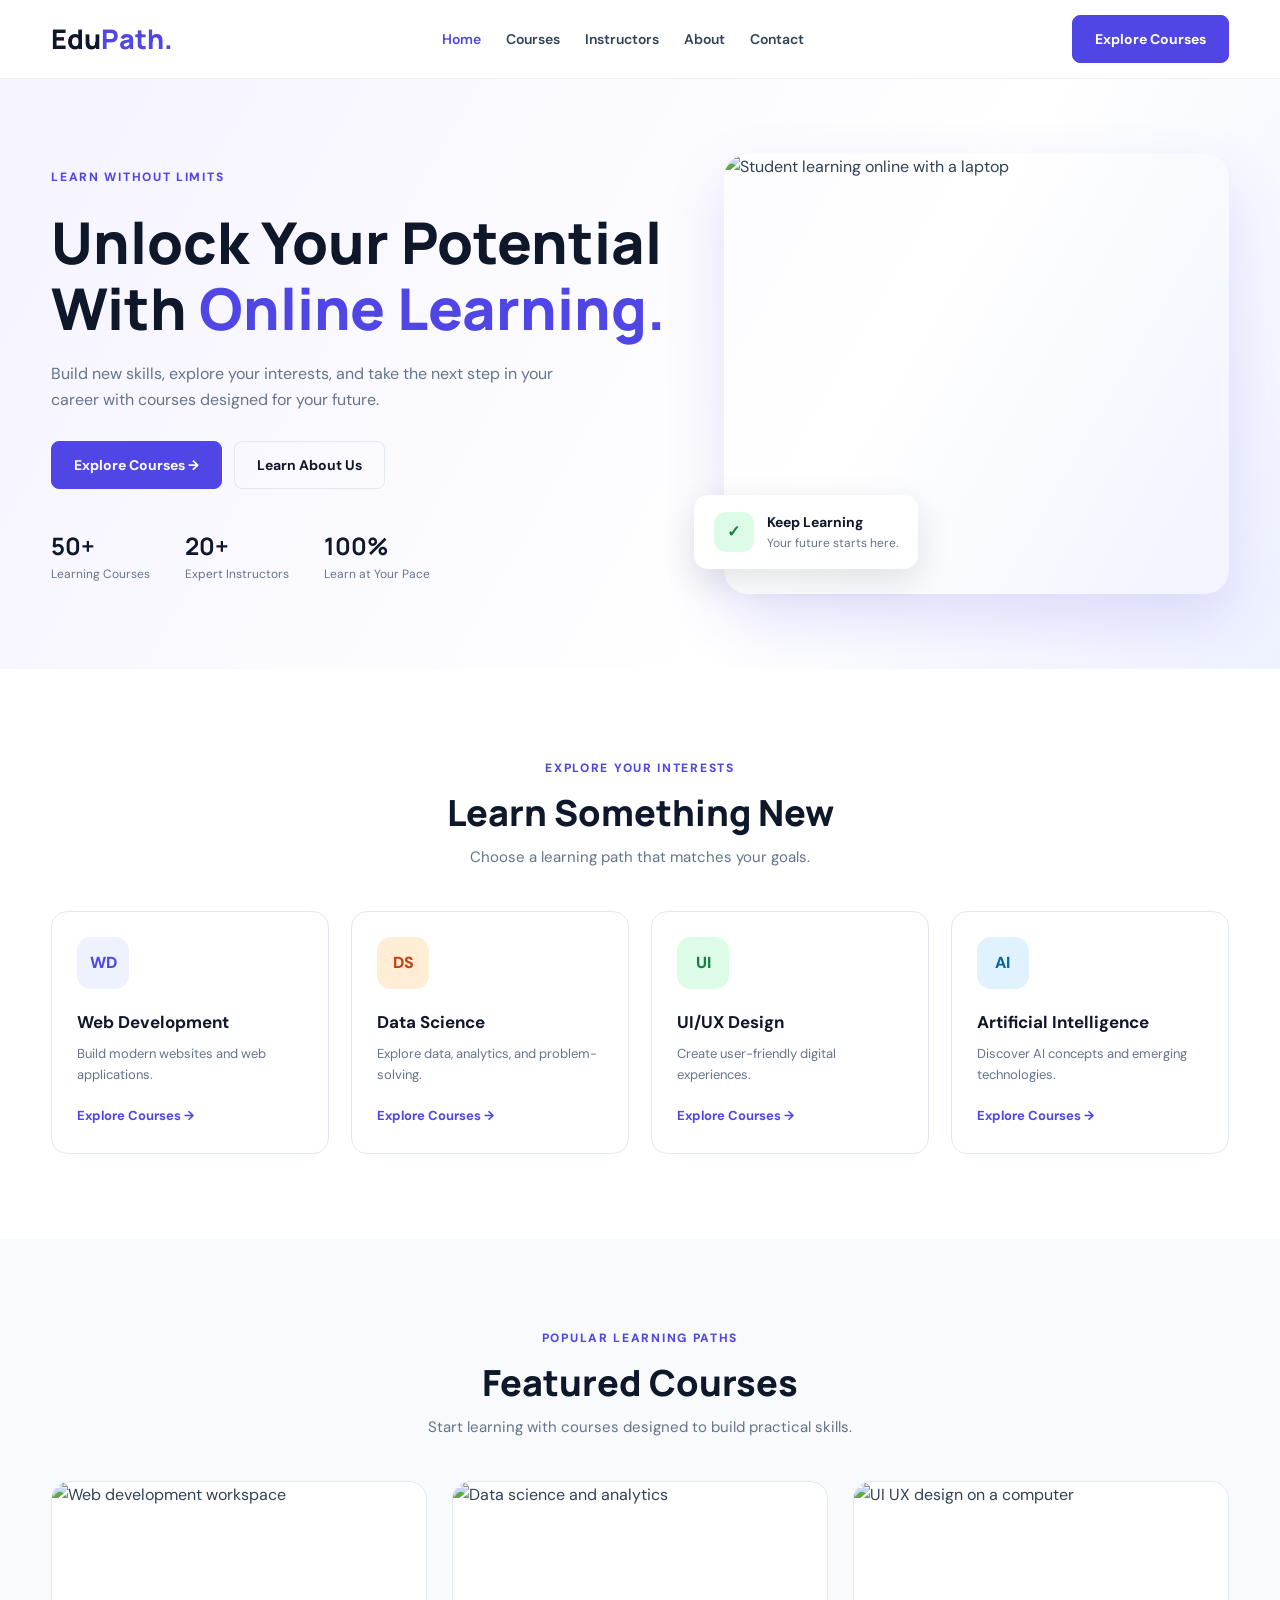
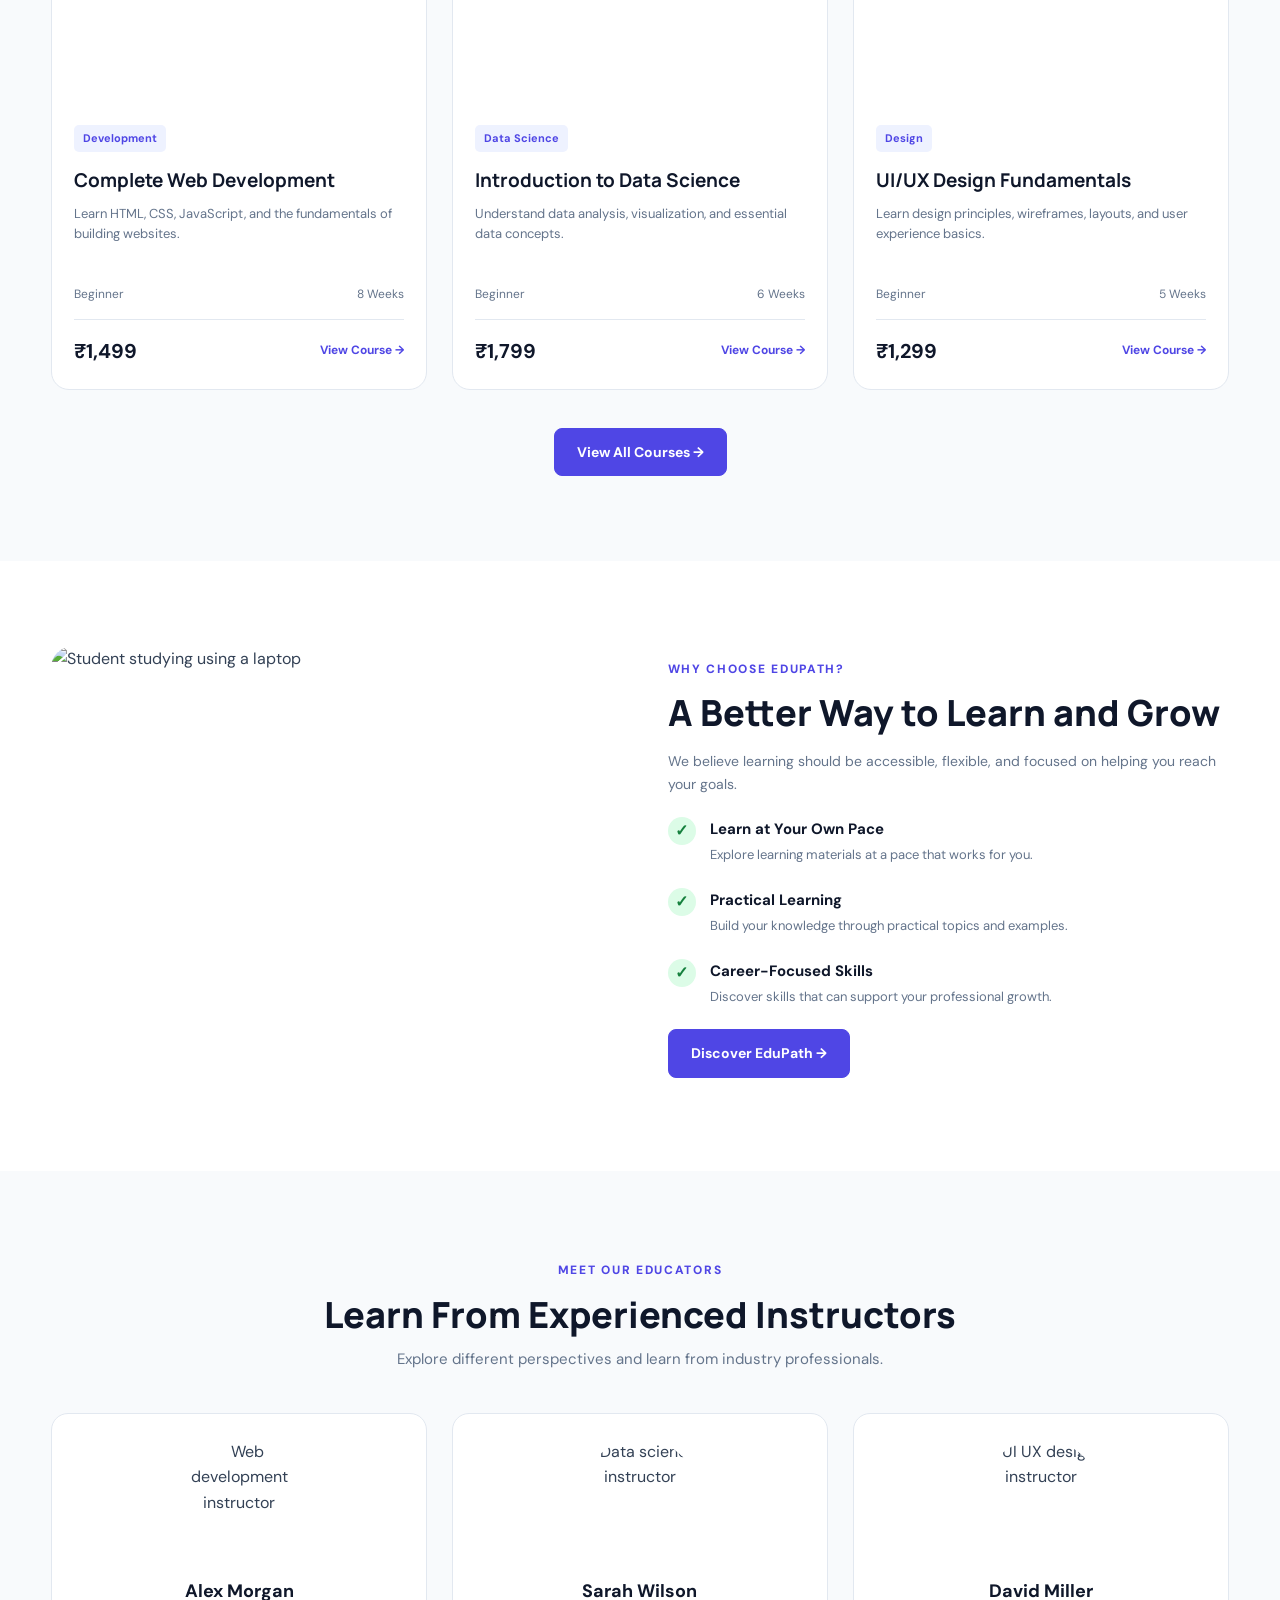
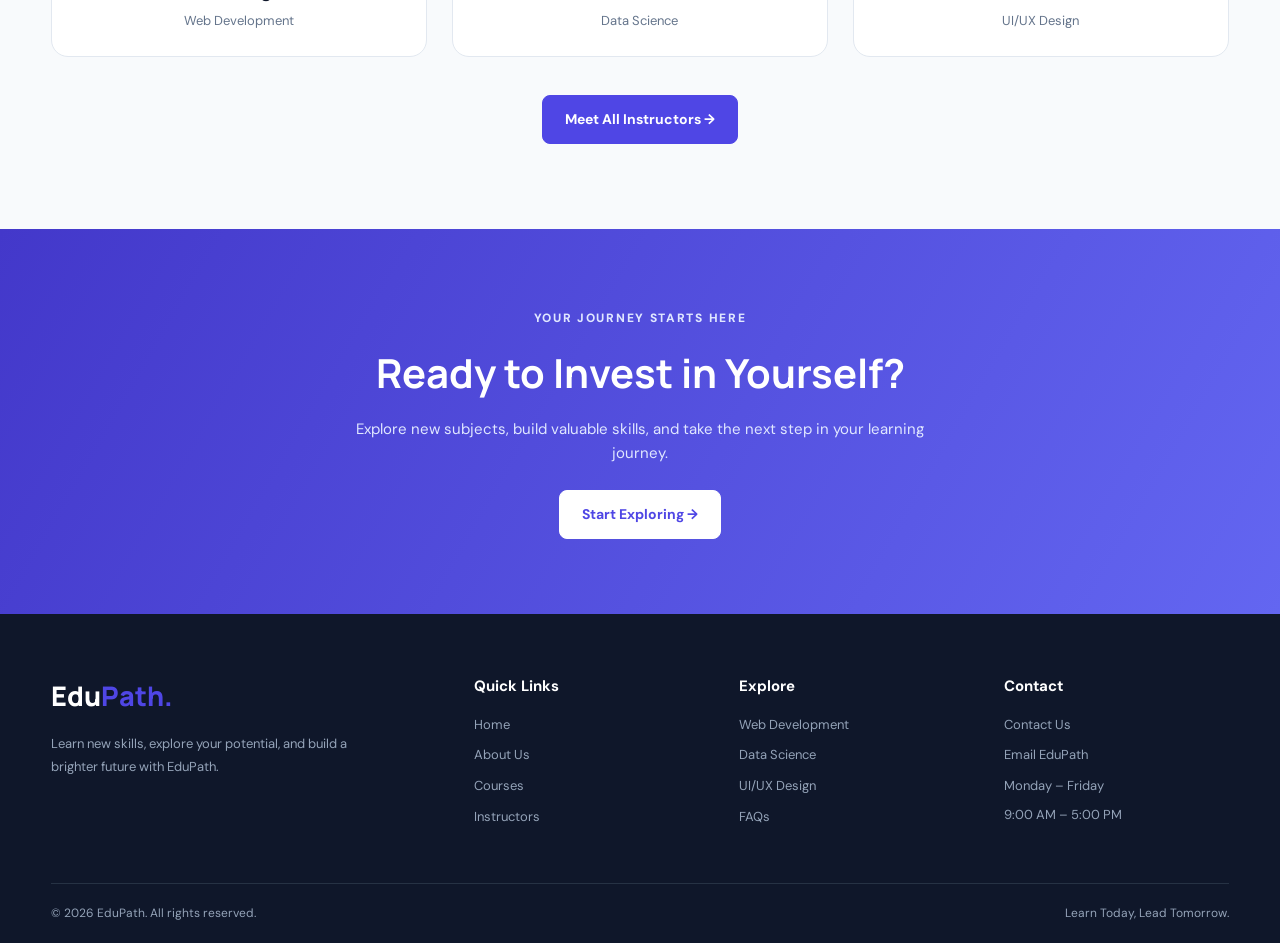
==== index.html @ 302d25cd "complete index.html and styling" ====
<!DOCTYPE html>
<html lang="en">
<head>
    <meta charset="UTF-8">
    <meta name="viewport" content="width=device-width, initial-scale=1.0">

    <title>EduPath | Learn Today, Lead Tomorrow</title>

    <link rel="stylesheet" href="./style.css">
</head>
<body>

    <!-- Navbar -->
    <header class="navbar">
        <div class="container nav-content">

            <a href="index.html" class="logo">
                Edu<span>Path.</span>
            </a>

            <nav class="nav-links">
                <a href="index.html" class="active">Home</a>
                <a href="pages/courses.html">Courses</a>
                <a href="pages/instructors.html">Instructors</a>
                <a href="pages/about.html">About</a>
                <a href="pages/contact.html">Contact</a>
            </nav>

            <a href="pages/courses.html" class="btn nav-btn">Explore Courses</a>

        </div>
    </header>

    <!-- Hero Section -->
    <section class="hero">
        <div class="container hero-content">

            <div class="hero-text">
                <span class="hero-label">LEARN WITHOUT LIMITS</span>

                <h1>
                    Unlock Your Potential With
                    <span>Online Learning.</span>
                </h1>

                <p>
                    Build new skills, explore your interests, and take the
                    next step in your career with courses designed for your future.
                </p>

                <div class="hero-buttons">
                    <a href="pages/courses.html" class="btn">Explore Courses →</a>
                    <a href="pages/about.html" class="btn btn-outline">Learn About Us</a>
                </div>

                <div class="hero-stats">
                    <div>
                        <h3>50+</h3>
                        <p>Learning Courses</p>
                    </div>

                    <div>
                        <h3>20+</h3>
                        <p>Expert Instructors</p>
                    </div>

                    <div>
                        <h3>100%</h3>
                        <p>Learn at Your Pace</p>
                    </div>
                </div>
            </div>

            <div class="hero-image">
                <img
                    src="assets/images/hero.jpg"
                    alt="Student learning online with a laptop"
                >

                <div class="floating-card">
                    <span class="floating-icon">✓</span>
                    <div>
                        <h4>Keep Learning</h4>
                        <p>Your future starts here.</p>
                    </div>
                </div>
            </div>

        </div>
    </section>

    <!-- Categories -->
    <section class="section">
        <div class="container">

            <div class="section-heading">
                <span class="section-label">EXPLORE YOUR INTERESTS</span>
                <h2>Learn Something New</h2>
                <p>Choose a learning path that matches your goals.</p>
            </div>

            <div class="category-grid">

                <a href="pages/courses.html" class="category-card">
                    <div class="category-icon purple">WD</div>
                    <h3>Web Development</h3>
                    <p>Build modern websites and web applications.</p>
                    <span class="text-link">Explore Courses →</span>
                </a>

                <a href="pages/courses.html" class="category-card">
                    <div class="category-icon orange">DS</div>
                    <h3>Data Science</h3>
                    <p>Explore data, analytics, and problem-solving.</p>
                    <span class="text-link">Explore Courses →</span>
                </a>

                <a href="pages/courses.html" class="category-card">
                    <div class="category-icon green">UI</div>
                    <h3>UI/UX Design</h3>
                    <p>Create user-friendly digital experiences.</p>
                    <span class="text-link">Explore Courses →</span>
                </a>

                <a href="pages/courses.html" class="category-card">
                    <div class="category-icon blue">AI</div>
                    <h3>Artificial Intelligence</h3>
                    <p>Discover AI concepts and emerging technologies.</p>
                    <span class="text-link">Explore Courses →</span>
                </a>

            </div>

        </div>
    </section>

    <!-- Featured Courses -->
    <section class="section light-bg">
        <div class="container">

            <div class="section-heading">
                <span class="section-label">POPULAR LEARNING PATHS</span>
                <h2>Featured Courses</h2>
                <p>Start learning with courses designed to build practical skills.</p>
            </div>

            <div class="course-grid">

                <article class="course-card">
                    <img
                        src="assets/images/web-development.jpg"
                        alt="Web development workspace"
                    >

                    <div class="course-content">
                        <span class="course-tag">Development</span>

                        <h3>Complete Web Development</h3>

                        <p>
                            Learn HTML, CSS, JavaScript, and the fundamentals
                            of building websites.
                        </p>

                        <div class="course-meta">
                            <span>Beginner</span>
                            <span>8 Weeks</span>
                        </div>

                        <div class="course-bottom">
                            <h3>₹1,499</h3>
                            <a href="pages/courses.html">View Course →</a>
                        </div>
                    </div>
                </article>

                <article class="course-card">
                    <img
                        src="assets/images/data-science.jpg"
                        alt="Data science and analytics"
                    >

                    <div class="course-content">
                        <span class="course-tag">Data Science</span>

                        <h3>Introduction to Data Science</h3>

                        <p>
                            Understand data analysis, visualization,
                            and essential data concepts.
                        </p>

                        <div class="course-meta">
                            <span>Beginner</span>
                            <span>6 Weeks</span>
                        </div>

                        <div class="course-bottom">
                            <h3>₹1,799</h3>
                            <a href="pages/courses.html">View Course →</a>
                        </div>
                    </div>
                </article>

                <article class="course-card">
                    <img
                        src="assets/images/ui-ux.jpg"
                        alt="UI UX design on a computer"
                    >

                    <div class="course-content">
                        <span class="course-tag">Design</span>

                        <h3>UI/UX Design Fundamentals</h3>

                        <p>
                            Learn design principles, wireframes,
                            layouts, and user experience basics.
                        </p>

                        <div class="course-meta">
                            <span>Beginner</span>
                            <span>5 Weeks</span>
                        </div>

                        <div class="course-bottom">
                            <h3>₹1,299</h3>
                            <a href="pages/courses.html">View Course →</a>
                        </div>
                    </div>
                </article>

            </div>

            <div class="center-button">
                <a href="pages/courses.html" class="btn">View All Courses →</a>
            </div>

        </div>
    </section>

    <!-- Why Choose Us -->
    <section class="section">
        <div class="container">

            <div class="about-grid">

                <div class="about-image">
                    <img
                        src="assets/images/learning.jpg"
                        alt="Student studying using a laptop"
                    >
                </div>

                <div class="about-content">
                    <span class="section-label">WHY CHOOSE EDUPATH?</span>

                    <h2>A Better Way to Learn and Grow</h2>

                    <p>
                        We believe learning should be accessible, flexible,
                        and focused on helping you reach your goals.
                    </p>

                    <div class="benefit">
                        <span class="benefit-check">✓</span>
                        <div>
                            <h3>Learn at Your Own Pace</h3>
                            <p>Explore learning materials at a pace that works for you.</p>
                        </div>
                    </div>

                    <div class="benefit">
                        <span class="benefit-check">✓</span>
                        <div>
                            <h3>Practical Learning</h3>
                            <p>Build your knowledge through practical topics and examples.</p>
                        </div>
                    </div>

                    <div class="benefit">
                        <span class="benefit-check">✓</span>
                        <div>
                            <h3>Career-Focused Skills</h3>
                            <p>Discover skills that can support your professional growth.</p>
                        </div>
                    </div>

                    <a href="pages/about.html" class="btn">Discover EduPath →</a>
                </div>

            </div>

        </div>
    </section>

    <!-- Instructors -->
    <section class="section light-bg">
        <div class="container">

            <div class="section-heading">
                <span class="section-label">MEET OUR EDUCATORS</span>
                <h2>Learn From Experienced Instructors</h2>
                <p>Explore different perspectives and learn from industry professionals.</p>
            </div>

            <div class="instructor-grid">

                <div class="instructor-card">
                    <img
                        src="assets/images/instructor1.jpg"
                        alt="Web development instructor"
                    >
                    <h3>Alex Morgan</h3>
                    <p>Web Development</p>
                </div>

                <div class="instructor-card">
                    <img
                        src="assets/images/instructor2.jpg"
                        alt="Data science instructor"
                    >
                    <h3>Sarah Wilson</h3>
                    <p>Data Science</p>
                </div>

                <div class="instructor-card">
                    <img
                        src="assets/images/instructor3.jpg"
                        alt="UI UX design instructor"
                    >
                    <h3>David Miller</h3>
                    <p>UI/UX Design</p>
                </div>

            </div>

            <div class="center-button">
                <a href="pages/instructors.html" class="btn">Meet All Instructors →</a>
            </div>

        </div>
    </section>

    <!-- CTA -->
    <section class="cta-section">
        <div class="container">
            <span class="section-label">YOUR JOURNEY STARTS HERE</span>

            <h2>Ready to Invest in Yourself?</h2>

            <p>
                Explore new subjects, build valuable skills,
                and take the next step in your learning journey.
            </p>

            <a href="pages/courses.html" class="btn btn-light">
                Start Exploring →
            </a>
        </div>
    </section>

    <!-- Footer -->
    <footer class="footer">
        <div class="container footer-grid">

            <div class="footer-brand">
                <a href="index.html" class="footer-logo">
                    Edu<span>Path.</span>
                </a>

                <p>
                    Learn new skills, explore your potential,
                    and build a brighter future with EduPath.
                </p>
            </div>

            <div>
                <h3>Quick Links</h3>
                <a href="index.html">Home</a>
                <a href="pages/about.html">About Us</a>
                <a href="pages/courses.html">Courses</a>
                <a href="pages/instructors.html">Instructors</a>
            </div>

            <div>
                <h3>Explore</h3>
                <a href="pages/courses.html">Web Development</a>
                <a href="pages/courses.html">Data Science</a>
                <a href="pages/courses.html">UI/UX Design</a>
                <a href="pages/faq.html">FAQs</a>
            </div>

            <div>
                <h3>Contact</h3>
                <a href="pages/contact.html">Contact Us</a>
                <a href="mailto:hello@edupath.example">Email EduPath</a>
                <p>Monday – Friday</p>
                <p>9:00 AM – 5:00 PM</p>
            </div>

        </div>

        <div class="container copyright">
            <p>© 2026 EduPath. All rights reserved.</p>
            <p>Learn Today, Lead Tomorrow.</p>
        </div>
    </footer>

</body>
</html>
---- style.css ----
@import url('https://fonts.googleapis.com/css2?family=DM+Sans:wght@400;500;600;700&family=Manrope:wght@400;500;600;700;800&display=swap');

/* Reset */

* {
    margin: 0;
    padding: 0;
    box-sizing: border-box;
}

html {
    scroll-behavior: smooth;
}

body {
    font-family: 'DM Sans', sans-serif;
    color: #334155;
    background: #ffffff;
    line-height: 1.6;
}

a {
    text-decoration: none;
    color: inherit;
}

img {
    display: block;
    width: 100%;
}

:root {
    --primary: #4f46e5;
    --primary-dark: #3730a3;
    --dark: #0f172a;
    --text: #334155;
    --muted: #64748b;
    --bg: #f8fafc;
    --border: #e2e8f0;
    --white: #ffffff;
    --accent: #f59e0b;
}

.container {
    width: min(1180px, 92%);
    margin: 0 auto;
}

/* Navbar */

.navbar {
    background: #ffffff;
    border-bottom: 1px solid #eef0f5;
    position: sticky;
    top: 0;
    z-index: 100;
}

.nav-content {
    min-height: 78px;
    display: flex;
    align-items: center;
    justify-content: space-between;
    gap: 25px;
}

.logo,
.footer-logo {
    font-family: 'Manrope', sans-serif;
    font-size: 27px;
    font-weight: 800;
    color: var(--dark);
    white-space: nowrap;
}

.logo span,
.footer-logo span {
    color: var(--primary);
}

.nav-links {
    display: flex;
    align-items: center;
    flex-wrap: wrap;
    gap: 25px;
}

.nav-links a {
    font-size: 14px;
    font-weight: 600;
    transition: color 0.2s;
}

.nav-links a:hover,
.nav-links a.active {
    color: var(--primary);
}

/* Buttons */

.btn {
    display: inline-block;
    padding: 12px 22px;
    background: var(--primary);
    color: #ffffff;
    border: 1px solid var(--primary);
    border-radius: 8px;
    font-weight: 700;
    font-size: 14px;
    transition: 0.25s;
}

.btn:hover {
    background: var(--primary-dark);
    border-color: var(--primary-dark);
    transform: translateY(-2px);
}

.btn-outline {
    background: transparent;
    border-color: var(--border);
    color: var(--dark);
}

.btn-outline:hover {
    background: #f1f5f9;
    border-color: #cbd5e1;
    color: var(--dark);
}

.btn-light {
    background: #ffffff;
    border-color: #ffffff;
    color: var(--primary);
}

.btn-light:hover {
    background: #eef2ff;
    border-color: #eef2ff;
    color: var(--primary-dark);
}

.nav-btn {
    white-space: nowrap;
}

/* Hero */

.hero {
    padding: 75px 0;
    background: linear-gradient(120deg, #f5f3ff 0%, #ffffff 65%, #eef2ff 100%);
    overflow: hidden;
}

.hero-content {
    display: grid;
    grid-template-columns: 1.1fr 0.9fr;
    align-items: center;
    gap: 55px;
}

.hero-text {
    max-width: 650px;
}

.hero-label,
.section-label,
.subtitle {
    color: var(--primary);
    font-size: 12px;
    font-weight: 800;
    letter-spacing: 1.7px;
}

.hero h1 {
    font-family: 'Manrope', sans-serif;
    font-size: clamp(38px, 4.5vw, 58px);
    font-weight: 800;
    line-height: 1.15;
    color: var(--dark);
    margin: 20px 0;
}

.hero h1 span {
    color: var(--primary);
}

.hero-text > p {
    font-size: 16px;
    color: var(--muted);
    max-width: 540px;
    margin-bottom: 28px;
}

.hero-buttons {
    display: flex;
    flex-wrap: wrap;
    gap: 12px;
}

.hero-image {
    position: relative;
}

.hero-image > img {
    height: 440px;
    object-fit: cover;
    border-radius: 24px;
    box-shadow: 0 25px 60px rgba(79, 70, 229, 0.16);
}

.floating-card {
    position: absolute;
    bottom: 25px;
    left: -30px;
    display: flex;
    align-items: center;
    gap: 13px;
    padding: 16px 20px;
    background: #ffffff;
    border-radius: 14px;
    box-shadow: 0 12px 35px rgba(15, 23, 42, 0.12);
}

.floating-icon {
    width: 40px;
    height: 40px;
    display: grid;
    place-items: center;
    border-radius: 12px;
    background: #dcfce7;
    color: #15803d;
    font-weight: 800;
}

.floating-card h4 {
    color: var(--dark);
    font-size: 14px;
}

.floating-card p {
    color: var(--muted);
    font-size: 12px;
}

.hero-stats {
    display: flex;
    flex-wrap: wrap;
    gap: 35px;
    margin-top: 38px;
}

.hero-stats h3 {
    font-family: 'Manrope', sans-serif;
    color: var(--dark);
    font-size: 24px;
}

.hero-stats p {
    color: var(--muted);
    font-size: 12px;
}

/* Sections */

.section {
    padding: 85px 0;
}

.light-bg {
    background: var(--bg);
}

.section-heading {
    text-align: center;
    margin-bottom: 42px;
}

.section-heading h2,
.about-content h2 {
    font-family: 'Manrope', sans-serif;
    color: var(--dark);
    font-size: clamp(27px, 3vw, 36px);
    font-weight: 800;
    line-height: 1.25;
    margin: 10px 0;
}

.section-heading > p {
    color: var(--muted);
    font-size: 15px;
}

.center-button {
    text-align: center;
    margin-top: 38px;
}

/* Categories */

.category-grid {
    display: grid;
    grid-template-columns: repeat(4, 1fr);
    gap: 22px;
}

.category-card {
    padding: 25px;
    background: #ffffff;
    border: 1px solid var(--border);
    border-radius: 16px;
    transition: 0.25s;
}

.category-card:hover {
    transform: translateY(-5px);
    box-shadow: 0 15px 35px rgba(15, 23, 42, 0.08);
    border-color: #c7d2fe;
}

.category-icon {
    width: 52px;
    height: 52px;
    display: grid;
    place-items: center;
    border-radius: 14px;
    font-weight: 800;
    margin-bottom: 20px;
}

.purple {
    color: #4f46e5;
    background: #eef2ff;
}

.orange {
    color: #c2410c;
    background: #ffedd5;
}

.green {
    color: #15803d;
    background: #dcfce7;
}

.blue {
    color: #0369a1;
    background: #e0f2fe;
}

.category-card h3 {
    color: var(--dark);
    font-size: 17px;
    margin-bottom: 8px;
}

.category-card p {
    font-size: 13px;
    color: var(--muted);
    margin-bottom: 17px;
}

.text-link {
    color: var(--primary);
    font-size: 13px;
    font-weight: 700;
}

/* Course Cards */

.course-grid {
    display: grid;
    grid-template-columns: repeat(3, 1fr);
    gap: 25px;
}

.course-card {
    overflow: hidden;
    border: 1px solid var(--border);
    border-radius: 18px;
    background: #ffffff;
    transition: 0.25s;
}

.course-card:hover {
    transform: translateY(-5px);
    box-shadow: 0 18px 40px rgba(15, 23, 42, 0.1);
}

.course-card > img {
    height: 220px;
    object-fit: cover;
}

.course-content {
    padding: 22px;
}

.course-tag {
    display: inline-block;
    background: #eef2ff;
    color: var(--primary);
    border-radius: 5px;
    padding: 5px 9px;
    font-size: 11px;
    font-weight: 700;
}

.course-content > h3 {
    color: var(--dark);
    font-family: 'Manrope', sans-serif;
    font-size: 19px;
    margin: 13px 0 8px;
}

.course-content > p {
    color: var(--muted);
    font-size: 13px;
    min-height: 63px;
}

.course-meta {
    display: flex;
    justify-content: space-between;
    gap: 10px;
    margin-top: 18px;
    padding-bottom: 15px;
    border-bottom: 1px solid var(--border);
    font-size: 12px;
    color: var(--muted);
}

.course-bottom {
    display: flex;
    justify-content: space-between;
    align-items: center;
    gap: 10px;
    padding-top: 15px;
}

.course-bottom h3 {
    color: var(--dark);
    font-size: 20px;
}

.course-bottom a {
    color: var(--primary);
    font-size: 12px;
    font-weight: 700;
}

/* About */

.about-grid {
    display: grid;
    grid-template-columns: 1fr 1fr;
    align-items: center;
    gap: 55px;
}

.about-image img {
    height: 440px;
    object-fit: cover;
    border-radius: 22px;
}

.about-content > p {
    color: var(--muted);
    font-size: 14px;
    margin: 15px 0;
}

.benefit {
    display: flex;
    align-items: flex-start;
    gap: 14px;
    margin: 22px 0;
}

.benefit-check {
    flex-shrink: 0;
    width: 28px;
    height: 28px;
    display: grid;
    place-items: center;
    background: #dcfce7;
    color: #15803d;
    border-radius: 50%;
    font-weight: 800;
}

.benefit h3 {
    color: var(--dark);
    font-size: 15px;
    margin-bottom: 4px;
}

.benefit p {
    color: var(--muted);
    font-size: 13px;
}

/* Instructors */

.instructor-grid {
    display: grid;
    grid-template-columns: repeat(3, 1fr);
    gap: 25px;
}

.instructor-card {
    text-align: center;
    background: #ffffff;
    padding: 25px;
    border: 1px solid var(--border);
    border-radius: 17px;
    transition: 0.25s;
}

.instructor-card:hover {
    transform: translateY(-4px);
    box-shadow: 0 12px 30px rgba(15, 23, 42, 0.08);
}

.instructor-card img {
    width: 120px;
    height: 120px;
    object-fit: cover;
    border-radius: 50%;
    margin: 0 auto 18px;
}

.instructor-card h3 {
    color: var(--dark);
    font-size: 18px;
}

.instructor-card p {
    color: var(--muted);
    font-size: 13px;
    margin-top: 5px;
}

/* CTA */

.cta-section {
    padding: 75px 0;
    text-align: center;
    background: linear-gradient(120deg, #4338ca, #6366f1);
    color: #ffffff;
}

.cta-section .section-label {
    color: #e0e7ff;
}

.cta-section h2 {
    font-family: 'Manrope', sans-serif;
    font-size: clamp(28px, 4vw, 40px);
    margin: 12px 0;
}

.cta-section p {
    max-width: 620px;
    margin: 0 auto 25px;
    color: #e0e7ff;
    font-size: 15px;
}

/* Footer */

.footer {
    background: #0f172a;
    color: #94a3b8;
    padding-top: 60px;
}

.footer-grid {
    display: grid;
    grid-template-columns: 1.7fr 1fr 1fr 1fr;
    gap: 40px;
    padding-bottom: 45px;
}

.footer-logo {
    display: inline-block;
    color: #ffffff;
    margin-bottom: 15px;
}

.footer-brand p {
    max-width: 300px;
    font-size: 13px;
    line-height: 1.8;
}

.footer h3 {
    color: #ffffff;
    font-size: 15px;
    margin-bottom: 17px;
}

.footer-grid > div > a:not(.footer-logo) {
    display: block;
    width: fit-content;
    color: #94a3b8;
    font-size: 13px;
    margin: 10px 0;
    transition: 0.2s;
}

.footer-grid > div > a:hover {
    color: #ffffff;
}

.footer-grid > div > p:not(.footer-brand p) {
    font-size: 13px;
    margin: 8px 0;
}

.copyright {
    display: flex;
    justify-content: space-between;
    flex-wrap: wrap;
    gap: 12px;
    padding: 20px 0;
    border-top: 1px solid #263244;
    font-size: 12px;
}

/* Inner Page Hero */

.page-hero {
    padding: 90px 0;
    background: linear-gradient(120deg, #f5f3ff, #eef2ff);
    text-align: center;
}

.page-hero h1 {
    font-family: 'Manrope', sans-serif;
    font-size: clamp(34px, 5vw, 48px);
    line-height: 1.2;
    color: var(--dark);
    margin: 12px 0;
}

.page-hero p {
    color: var(--muted);
    font-size: 15px;
}

/* Forms */

.contact-grid {
    display: grid;
    grid-template-columns: 0.8fr 1.2fr;
    gap: 35px;
}

.contact-info,
.contact-form {
    padding: 30px;
    background: #ffffff;
    border: 1px solid var(--border);
    border-radius: 16px;
}

.contact-info h2,
.contact-form h2 {
    color: var(--dark);
    font-family: 'Manrope', sans-serif;
    margin-bottom: 15px;
}

.contact-info p {
    color: var(--muted);
    font-size: 14px;
    margin-bottom: 15px;
}

.contact-form label {
    display: block;
    color: var(--dark);
    font-size: 13px;
    font-weight: 700;
    margin: 15px 0 6px;
}

.contact-form input,
.contact-form select,
.contact-form textarea {
    display: block;
    width: 100%;
    padding: 12px;
    border: 1px solid #cbd5e1;
    border-radius: 8px;
    font: inherit;
    font-size: 14px;
    outline: none;
}

.contact-form input:focus,
.contact-form select:focus,
.contact-form textarea:focus {
    border-color: var(--primary);
    box-shadow: 0 0 0 3px #4f46e51a;
}

.contact-form textarea {
    min-height: 140px;
    resize: vertical;
}

.contact-form button {
    margin-top: 20px;
    cursor: pointer;
}

/* FAQ */

.faq-list {
    max-width: 850px;
    margin: 0 auto;
}

.faq-list details {
    padding: 20px;
    border: 1px solid var(--border);
    border-radius: 12px;
    background: #ffffff;
    margin-bottom: 14px;
}

.faq-list summary {
    color: var(--dark);
    font-weight: 700;
    cursor: pointer;
}

.faq-list details p {
    color: var(--muted);
    font-size: 14px;
    margin-top: 12px;
}

/* Responsive */

@media (max-width: 1000px) {
    .nav-content {
        flex-wrap: wrap;
        justify-content: center;
        padding: 15px 0;
    }

    .nav-links {
        justify-content: center;
        gap: 15px;
    }

    .category-grid {
        grid-template-columns: repeat(2, 1fr);
    }

    .hero-content {
        gap: 30px;
    }

    .hero-image > img {
        height: 370px;
    }

    .footer-grid {
        grid-template-columns: repeat(2, 1fr);
    }
}

@media (max-width: 700px) {
    .nav-content {
        flex-direction: column;
        gap: 14px;
    }

    .nav-links {
        gap: 10px 16px;
        font-size: 13px;
    }

    .nav-btn {
        display: none;
    }

    .hero {
        padding: 55px 0;
    }

    .hero-content,
    .about-grid,
    .contact-grid {
        grid-template-columns: 1fr;
    }

    .hero h1 {
        font-size: 39px;
    }

    .hero-image > img {
        height: 320px;
    }

    .floating-card {
        left: 10px;
        bottom: 12px;
    }

    .hero-stats {
        gap: 22px;
    }

    .section {
        padding: 60px 0;
    }

    .section-heading {
        margin-bottom: 30px;
    }

    .category-grid,
    .course-grid,
    .instructor-grid {
        grid-template-columns: 1fr;
    }

    .about-image img {
        height: 320px;
    }

    .footer-grid {
        grid-template-columns: 1fr;
        gap: 30px;
    }

    .copyright {
        flex-direction: column;
    }

    .page-hero {
        padding: 65px 0;
    }
}

@media (max-width: 400px) {
    .hero h1 {
        font-size: 33px;
    }

    .hero-buttons {
        flex-direction: column;
        align-items: flex-start;
    }

    .hero-stats {
        gap: 15px;
    }

    .category-grid {
        grid-template-columns: 1fr;
    }

    .contact-info,
    .contact-form {
        padding: 20px;
    }
}
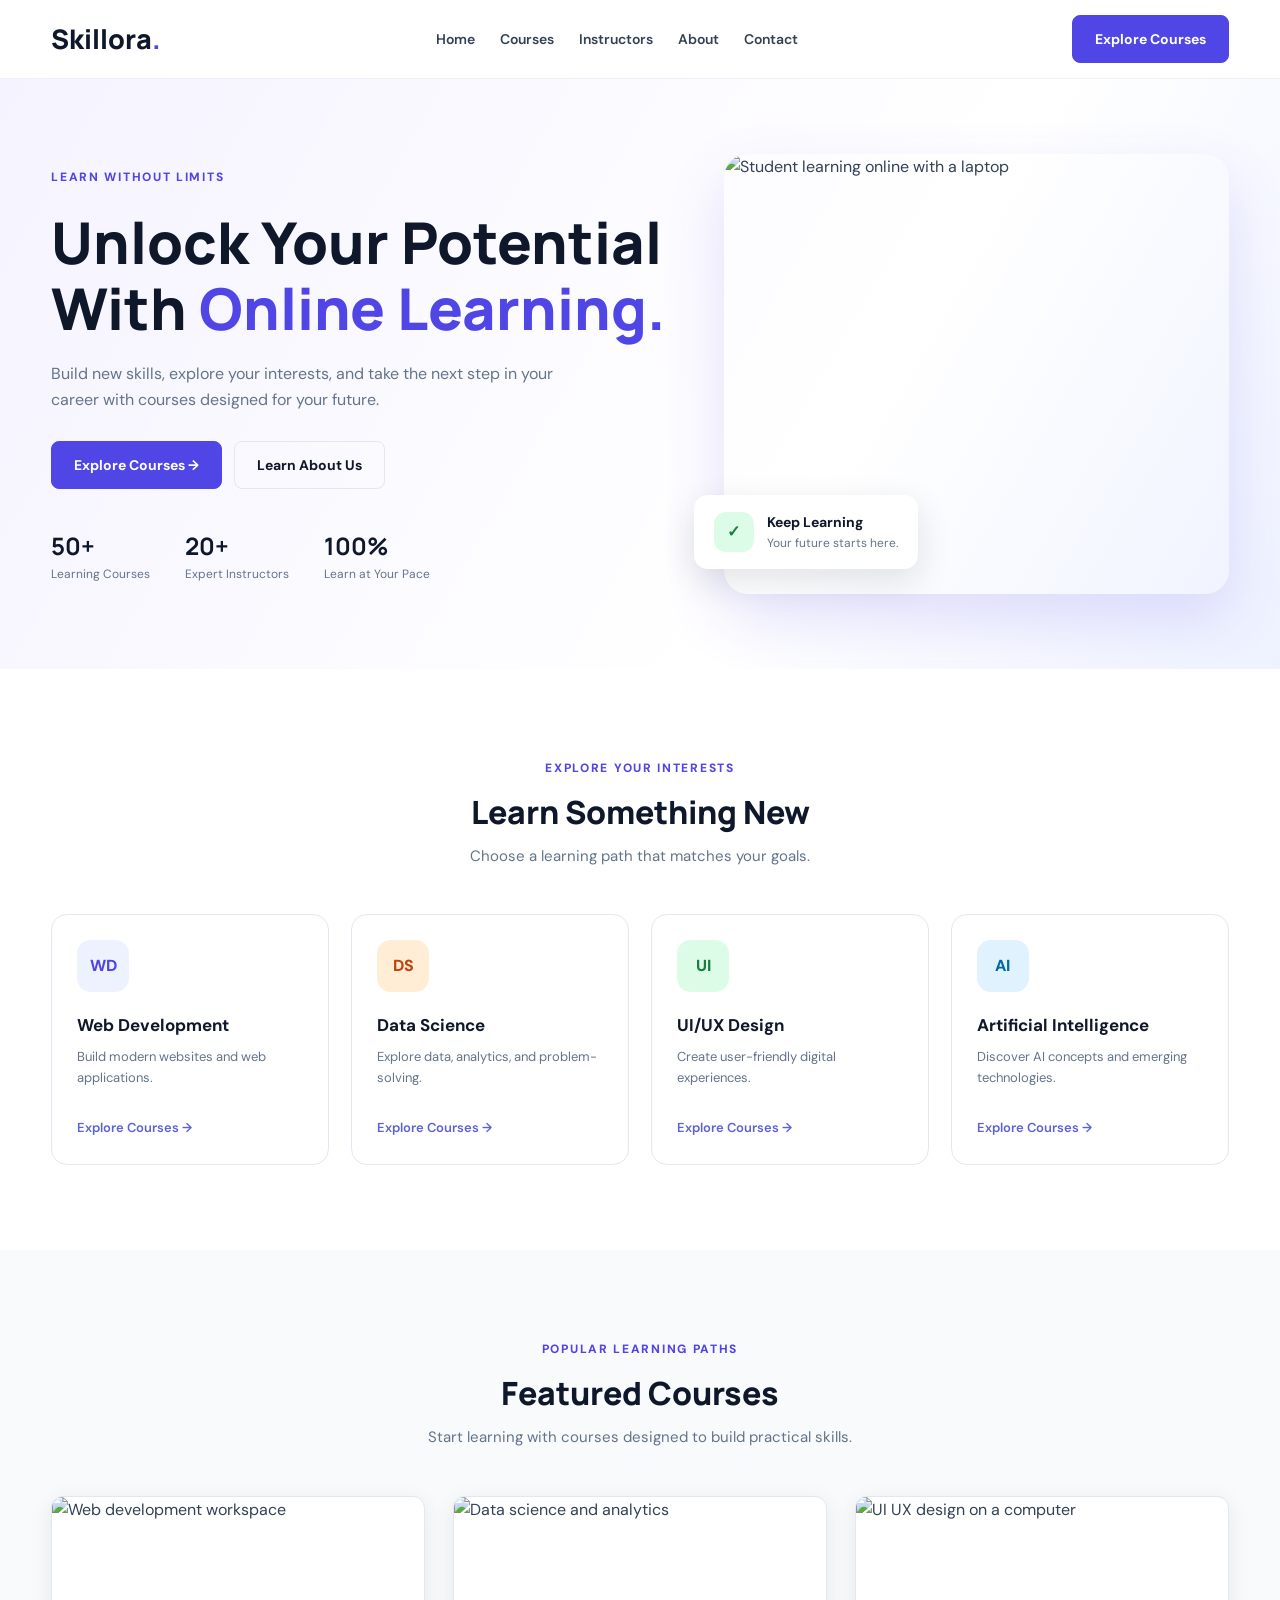
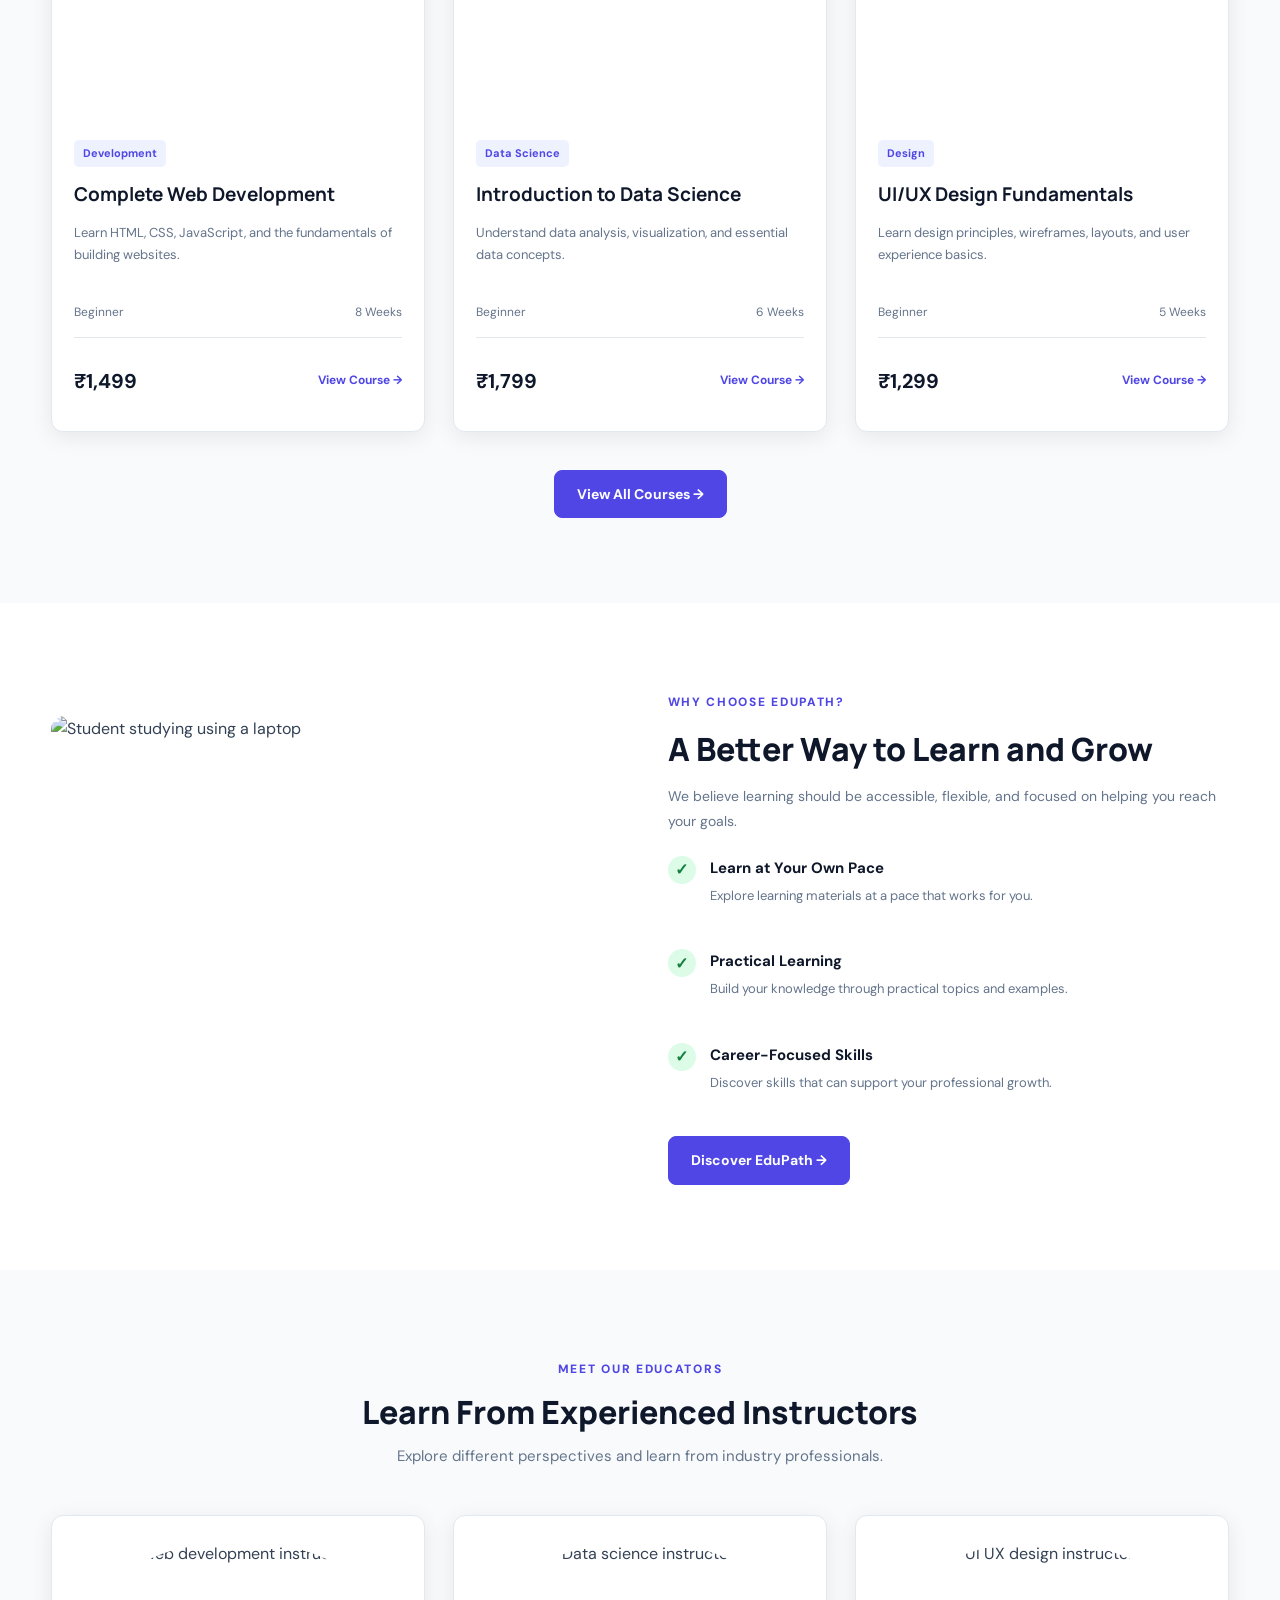
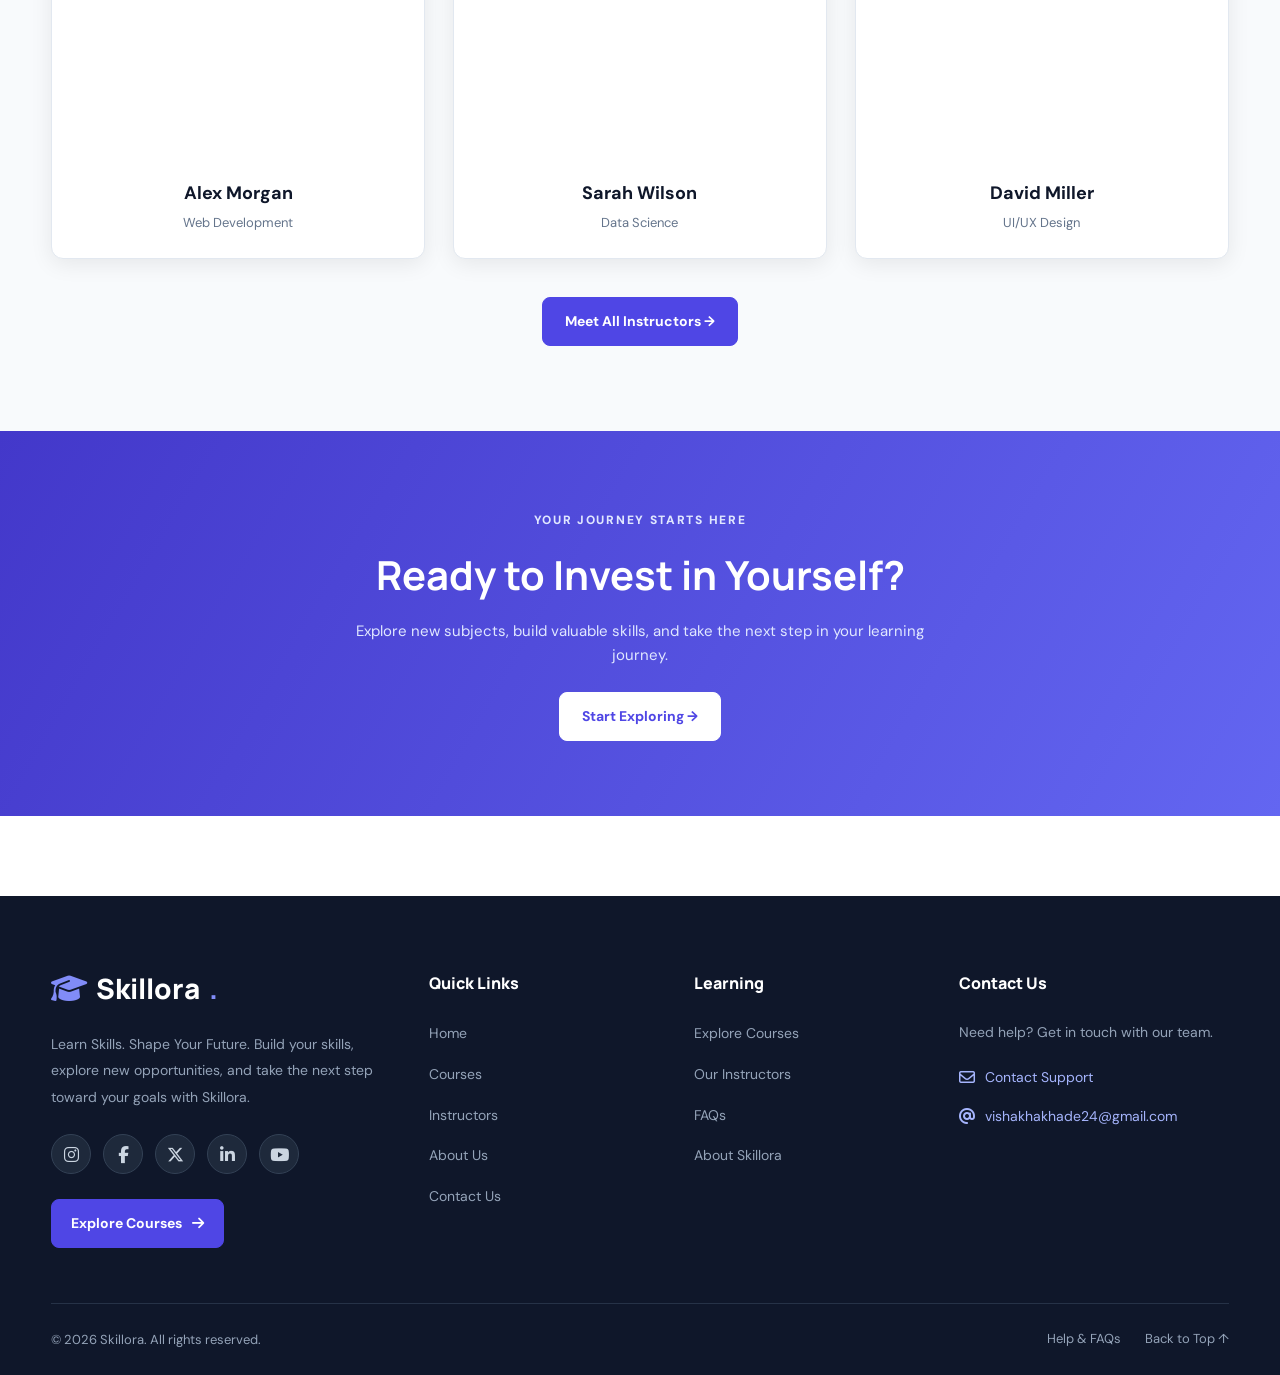
==== commit 791f3f47: "update project" ====
--- a/index.html
+++ b/index.html
@@ -7,29 +7,54 @@
     <title>EduPath | Learn Today, Lead Tomorrow</title>
 
     <link rel="stylesheet" href="./style.css">
+    <link
+    rel="stylesheet"
+    href="https://cdnjs.cloudflare.com/ajax/libs/font-awesome/6.7.2/css/all.min.css"
+>
 </head>
 <body>
 
     <!-- Navbar -->
-    <header class="navbar">
-        <div class="container nav-content">
-
-            <a href="index.html" class="logo">
-                Edu<span>Path.</span>
-            </a>
-
-            <nav class="nav-links">
-                <a href="index.html" class="active">Home</a>
-                <a href="pages/courses.html">Courses</a>
-                <a href="pages/instructors.html">Instructors</a>
-                <a href="pages/about.html">About</a>
-                <a href="pages/contact.html">Contact</a>
-            </nav>
-
-            <a href="pages/courses.html" class="btn nav-btn">Explore Courses</a>
-
-        </div>
-    </header>
+    <!-- Navbar -->
+<header class="navbar">
+    <div class="nav-container">
+
+        <a href="../index.html" class="logo">
+            Skillora<span>.</span>
+        </a>
+
+        <nav>
+            <ul class="nav-links">
+
+                <li>
+                    <a href="../index.html">Home</a>
+                </li>
+
+                <li>
+                    <a href="./pages/courses.html">Courses</a>
+                </li>
+
+                <li>
+                    <a href="./pages/instructors.html">Instructors</a>
+                </li>
+
+                <li>
+                    <a href="./pages/about.html">About</a>
+                </li>
+
+                <li>
+                    <a href="./pages/contact.html">Contact</a>
+                </li>
+
+            </ul>
+        </nav>
+
+        <a href="courses.html" class="btn-primary">
+            Explore Courses
+        </a>
+
+    </div>
+</header>
 
     <!-- Hero Section -->
     <section class="hero">
@@ -360,52 +385,139 @@
         </div>
     </section>
 
-    <!-- Footer -->
-    <footer class="footer">
-        <div class="container footer-grid">
-
-            <div class="footer-brand">
-                <a href="index.html" class="footer-logo">
-                    Edu<span>Path.</span>
-                </a>
-
-                <p>
-                    Learn new skills, explore your potential,
-                    and build a brighter future with EduPath.
-                </p>
-            </div>
-
-            <div>
-                <h3>Quick Links</h3>
-                <a href="index.html">Home</a>
-                <a href="pages/about.html">About Us</a>
-                <a href="pages/courses.html">Courses</a>
-                <a href="pages/instructors.html">Instructors</a>
-            </div>
-
-            <div>
-                <h3>Explore</h3>
-                <a href="pages/courses.html">Web Development</a>
-                <a href="pages/courses.html">Data Science</a>
-                <a href="pages/courses.html">UI/UX Design</a>
-                <a href="pages/faq.html">FAQs</a>
-            </div>
-
-            <div>
-                <h3>Contact</h3>
-                <a href="pages/contact.html">Contact Us</a>
-                <a href="mailto:hello@edupath.example">Email EduPath</a>
-                <p>Monday – Friday</p>
-                <p>9:00 AM – 5:00 PM</p>
-            </div>
-
-        </div>
-
-        <div class="container copyright">
-            <p>© 2026 EduPath. All rights reserved.</p>
-            <p>Learn Today, Lead Tomorrow.</p>
-        </div>
-    </footer>
-
+<!-- Footer -->
+<footer class="site-footer" id="site-footer">
+
+    <div class="footer-container">
+
+        <!-- Brand and Social Media -->
+        <div class="footer-brand">
+
+            <a href="index.html" class="footer-logo">
+                <i class="fa-solid fa-graduation-cap"></i>
+                Skillora<span>.</span>
+            </a>
+
+            <p class="footer-description">
+                Learn Skills. Shape Your Future.
+                Build your skills, explore new opportunities,
+                and take the next step toward your goals with Skillora.
+            </p>
+
+            <div class="footer-socials">
+
+                <a href="https://www.instagram.com/"
+                   target="_blank"
+                   rel="noopener noreferrer"
+                   aria-label="Instagram">
+                    <i class="fa-brands fa-instagram"></i>
+                </a>
+
+                <a href="https://www.facebook.com/"
+                   target="_blank"
+                   rel="noopener noreferrer"
+                   aria-label="Facebook">
+                    <i class="fa-brands fa-facebook-f"></i>
+                </a>
+
+                <a href="https://x.com/"
+                   target="_blank"
+                   rel="noopener noreferrer"
+                   aria-label="X">
+                    <i class="fa-brands fa-x-twitter"></i>
+                </a>
+
+                <a href="https://www.linkedin.com/"
+                   target="_blank"
+                   rel="noopener noreferrer"
+                   aria-label="LinkedIn">
+                    <i class="fa-brands fa-linkedin-in"></i>
+                </a>
+
+                <a href="https://www.youtube.com/"
+                   target="_blank"
+                   rel="noopener noreferrer"
+                   aria-label="YouTube">
+                    <i class="fa-brands fa-youtube"></i>
+                </a>
+
+            </div>
+
+            <a href="pages/courses.html" class="footer-cta">
+                Explore Courses <i class="fa-solid fa-arrow-right"></i>
+            </a>
+
+        </div>
+
+
+        <!-- Quick Links -->
+        <div class="footer-column">
+
+            <h3>Quick Links</h3>
+
+            <ul>
+                <li><a href="index.html">Home</a></li>
+                <li><a href="pages/courses.html">Courses</a></li>
+                <li><a href="pages/instructors.html">Instructors</a></li>
+                <li><a href="pages/about.html">About Us</a></li>
+                <li><a href="pages/contact.html">Contact Us</a></li>
+            </ul>
+
+        </div>
+
+
+        <!-- Learning -->
+        <div class="footer-column">
+
+            <h3>Learning</h3>
+
+            <ul>
+                <li><a href="pages/courses.html">Explore Courses</a></li>
+                <li><a href="pages/instructors.html">Our Instructors</a></li>
+                <li><a href="pages/faq.html">FAQs</a></li>
+                <li><a href="pages/about.html">About Skillora</a></li>
+            </ul>
+
+        </div>
+
+
+        <!-- Contact -->
+        <div class="footer-column footer-contact">
+
+            <h3>Contact Us</h3>
+
+            <p>Need help? Get in touch with our team.</p>
+
+            <a href="pages/contact.html" class="footer-contact-link">
+                <i class="fa-regular fa-envelope"></i>
+                Contact Support
+            </a>
+
+            <!-- Replace with your real email -->
+            <a href="mailto:vishakhakhade24@gmail.com" class="footer-email">
+                <i class="fa-solid fa-at"></i>
+                vishakhakhade24@gmail.com
+            </a>
+
+        </div>
+
+    </div>
+
+
+    <!-- Bottom Footer -->
+    <div class="footer-bottom">
+
+        <p>
+            &copy; 2026 Skillora. All rights reserved.
+        </p>
+
+        <div class="footer-bottom-links">
+            <a href="./pages/faq.html">Help & FAQs</a>
+            <a href="#top">Back to Top ↑</a>
+        </div>
+
+    </div>
+
+</footer>
 </body>
 </html>
--- a/style.css
+++ b/style.css
@@ -47,55 +47,135 @@
 }
 
 /* Navbar */
-
 .navbar {
+    width: 100%;
     background: #ffffff;
     border-bottom: 1px solid #eef0f5;
     position: sticky;
     top: 0;
-    z-index: 100;
-}
-
-.nav-content {
+    z-index: 1000;
+}
+
+.nav-container {
+    width: min(1180px, 92%);
     min-height: 78px;
+    margin: 0 auto;
     display: flex;
     align-items: center;
     justify-content: space-between;
-    gap: 25px;
-}
-
-.logo,
-.footer-logo {
+    gap: 30px;
+}
+
+/* Logo */
+
+.logo {
     font-family: 'Manrope', sans-serif;
     font-size: 27px;
     font-weight: 800;
-    color: var(--dark);
+    color: #0f172a;
     white-space: nowrap;
-}
-
-.logo span,
-.footer-logo span {
-    color: var(--primary);
-}
+    text-decoration: none;
+}
+
+.logo span {
+    color: #4f46e5;
+}
+
+/* Navigation Links */
 
 .nav-links {
     display: flex;
     align-items: center;
-    flex-wrap: wrap;
+    justify-content: center;
     gap: 25px;
+    list-style: none;
+    margin: 0;
+    padding: 0;
+}
+
+.nav-links li {
+    list-style: none;
 }
 
 .nav-links a {
+    color: #334155;
     font-size: 14px;
     font-weight: 600;
-    transition: color 0.2s;
+    text-decoration: none;
+    white-space: nowrap;
+    transition: color 0.3s ease;
 }
 
 .nav-links a:hover,
 .nav-links a.active {
-    color: var(--primary);
-}
-
+    color: #4f46e5;
+}
+
+/* Explore Courses Button */
+
+.nav-container .btn-primary {
+    display: inline-block;
+    padding: 12px 22px;
+    background: #4f46e5;
+    color: #ffffff;
+    border: 1px solid #4f46e5;
+    border-radius: 8px;
+    font-size: 14px;
+    font-weight: 700;
+    text-decoration: none;
+    white-space: nowrap;
+    transition: 0.25s ease;
+}
+
+.nav-container .btn-primary:hover {
+    background: #3730a3;
+    border-color: #3730a3;
+    transform: translateY(-2px);
+}
+
+/* Tablet Responsive */
+
+@media (max-width: 1000px) {
+    .nav-container {
+        flex-wrap: wrap;
+        justify-content: center;
+        padding: 15px 0;
+        gap: 18px;
+    }
+
+    .nav-links {
+        flex-wrap: wrap;
+        justify-content: center;
+        gap: 15px 20px;
+    }
+}
+
+/* Mobile Responsive */
+
+@media (max-width: 600px) {
+    .nav-container {
+        flex-direction: column;
+        gap: 15px;
+        padding: 18px 0;
+    }
+
+    .logo {
+        font-size: 25px;
+    }
+
+    .nav-links {
+        gap: 12px 16px;
+    }
+
+    .nav-links a {
+        font-size: 13px;
+    }
+
+    .nav-container .btn-primary {
+        padding: 10px 18px;
+        font-size: 13px;
+    }
+}
 /* Buttons */
 
 .btn {
@@ -569,65 +649,315 @@
 
 /* Footer */
 
-.footer {
+/* =====================================
+   SKILLORA FOOTER
+===================================== */
+
+.site-footer {
+    width: 100%;
+    margin-top: 80px;
+    padding-top: 70px;
     background: #0f172a;
+    color: #cbd5e1;
+    font-family: 'DM Sans', sans-serif;
+}
+
+
+/* Main Footer Layout */
+
+.footer-container {
+    width: min(1180px, 92%);
+    margin: 0 auto;
+    padding-bottom: 55px;
+
+    display: grid;
+    grid-template-columns: 1.5fr 1fr 1fr 1.2fr;
+    gap: 40px;
+}
+
+
+/* Logo */
+
+.footer-logo {
+    display: inline-flex;
+    align-items: center;
+    gap: 9px;
+
+    margin-bottom: 20px;
+
+    color: #ffffff;
+    font-family: 'Manrope', sans-serif;
+    font-size: 28px;
+    font-weight: 800;
+    text-decoration: none;
+}
+
+.footer-logo > i {
+    color: #818cf8;
+    font-size: 29px;
+}
+
+.footer-logo span {
+    color: #818cf8;
+}
+
+
+/* Description */
+
+.footer-description {
+    max-width: 330px;
+    margin-bottom: 24px;
+
     color: #94a3b8;
-    padding-top: 60px;
-}
-
-.footer-grid {
-    display: grid;
-    grid-template-columns: 1.7fr 1fr 1fr 1fr;
-    gap: 40px;
-    padding-bottom: 45px;
-}
-
-.footer-logo {
-    display: inline-block;
+    font-size: 14px;
+    line-height: 1.9;
+}
+
+
+/* Social Media Icons */
+
+.footer-socials {
+    display: flex;
+    align-items: center;
+    flex-wrap: wrap;
+    gap: 12px;
+    margin-bottom: 25px;
+}
+
+.footer-socials a {
+    width: 40px;
+    height: 40px;
+
+    display: inline-flex;
+    align-items: center;
+    justify-content: center;
+
+    background: #1e293b;
+    border: 1px solid #334155;
+    border-radius: 50%;
+
+    color: #cbd5e1;
+    font-size: 17px;
+    text-decoration: none;
+
+    transition: 0.3s ease;
+}
+
+.footer-socials a:hover {
+    background: #4f46e5;
+    border-color: #4f46e5;
     color: #ffffff;
-    margin-bottom: 15px;
-}
-
-.footer-brand p {
-    max-width: 300px;
+    transform: translateY(-4px);
+}
+
+
+/* Explore Courses Button */
+
+.footer-cta {
+    display: inline-flex;
+    align-items: center;
+    gap: 10px;
+
+    padding: 12px 19px;
+
+    background: #4f46e5;
+    border: 1px solid #4f46e5;
+    border-radius: 8px;
+
+    color: #ffffff;
+    font-size: 14px;
+    font-weight: 700;
+    text-decoration: none;
+
+    transition: 0.3s ease;
+}
+
+.footer-cta:hover {
+    background: #3730a3;
+    border-color: #3730a3;
+    transform: translateY(-2px);
+}
+
+
+/* Footer Columns */
+
+.footer-column h3 {
+    margin: 5px 0 24px;
+
+    color: #ffffff;
+    font-family: 'Manrope', sans-serif;
+    font-size: 16px;
+    font-weight: 800;
+}
+
+.footer-column ul {
+    display: flex;
+    flex-direction: column;
+    gap: 15px;
+
+    margin: 0;
+    padding: 0;
+    list-style: none;
+}
+
+.footer-column li {
+    margin: 0;
+    padding: 0;
+}
+
+.footer-column ul a {
+    color: #94a3b8;
+    font-size: 14px;
+    text-decoration: none;
+
+    transition: 0.25s ease;
+}
+
+.footer-column ul a:hover {
+    padding-left: 5px;
+    color: #a5b4fc;
+}
+
+
+/* Contact Links */
+
+.footer-contact p {
+    margin-bottom: 20px;
+
+    color: #94a3b8;
+    font-size: 14px;
+    line-height: 1.8;
+}
+
+.footer-column .footer-contact-link,
+.footer-column .footer-email {
+    display: flex;
+    align-items: center;
+    gap: 10px;
+
+    margin-bottom: 17px;
+
+    color: #a5b4fc;
+    font-size: 14px;
+    text-decoration: none;
+
+    overflow-wrap: anywhere;
+    transition: 0.25s ease;
+}
+
+.footer-column .footer-contact-link:hover,
+.footer-column .footer-email:hover {
+    color: #ffffff;
+}
+
+.footer-contact-link i,
+.footer-email i {
+    font-size: 16px;
+}
+
+
+/* Footer Bottom */
+
+.footer-bottom {
+    width: min(1180px, 92%);
+    margin: 0 auto;
+    padding: 24px 0;
+
+    border-top: 1px solid #263247;
+
+    display: flex;
+    align-items: center;
+    justify-content: space-between;
+    gap: 20px;
+}
+
+.footer-bottom p {
+    margin: 0;
+    color: #94a3b8;
     font-size: 13px;
     line-height: 1.8;
 }
 
-.footer h3 {
-    color: #ffffff;
-    font-size: 15px;
-    margin-bottom: 17px;
-}
-
-.footer-grid > div > a:not(.footer-logo) {
-    display: block;
-    width: fit-content;
+.footer-bottom-links {
+    display: flex;
+    align-items: center;
+    flex-wrap: wrap;
+    gap: 24px;
+}
+
+.footer-bottom-links a {
     color: #94a3b8;
     font-size: 13px;
-    margin: 10px 0;
-    transition: 0.2s;
-}
-
-.footer-grid > div > a:hover {
-    color: #ffffff;
-}
-
-.footer-grid > div > p:not(.footer-brand p) {
-    font-size: 13px;
-    margin: 8px 0;
-}
-
-.copyright {
-    display: flex;
-    justify-content: space-between;
-    flex-wrap: wrap;
-    gap: 12px;
-    padding: 20px 0;
-    border-top: 1px solid #263244;
-    font-size: 12px;
-}
-
+    text-decoration: none;
+    transition: color 0.25s ease;
+}
+
+.footer-bottom-links a:hover {
+    color: #a5b4fc;
+}
+
+
+/* =====================================
+   TABLET RESPONSIVE
+===================================== */
+
+@media (max-width: 950px) {
+
+    .footer-container {
+        grid-template-columns: 1fr 1fr;
+        gap: 40px;
+    }
+
+}
+
+
+/* =====================================
+   MOBILE RESPONSIVE
+===================================== */
+
+@media (max-width: 600px) {
+
+    .site-footer {
+        margin-top: 55px;
+        padding-top: 45px;
+    }
+
+    .footer-container {
+        width: 88%;
+        grid-template-columns: 1fr;
+        gap: 35px;
+        padding-bottom: 35px;
+    }
+
+    .footer-logo {
+        font-size: 26px;
+    }
+
+    .footer-description {
+        font-size: 14px;
+    }
+
+    .footer-column h3 {
+        margin-bottom: 18px;
+    }
+
+    .footer-column ul {
+        gap: 13px;
+    }
+
+    .footer-bottom {
+        width: 88%;
+        flex-direction: column;
+        align-items: flex-start;
+        gap: 14px;
+    }
+
+    .footer-bottom-links {
+        justify-content: flex-start;
+        gap: 18px;
+    }
+
+}
 /* Inner Page Hero */
 
 .page-hero {
@@ -870,4 +1200,332 @@
     .contact-form {
         padding: 20px;
     }
+}
+/* General Inner Page Hero */
+.page-hero {
+    padding: 90px 20px;
+    text-align: center;
+    background: #f3f6ff;
+}
+
+.page-hero .container {
+    max-width: 800px;
+    margin: 0 auto;
+}
+
+.page-hero h1 {
+    font-size: 42px;
+    margin: 15px 0;
+}
+
+.page-hero p {
+    line-height: 1.8;
+}
+
+/* Section Headings */
+.section-heading {
+    text-align: center;
+    margin-bottom: 45px;
+}
+
+.section-heading h2 {
+    font-size: 32px;
+    margin: 12px 0;
+}
+
+.section-heading p {
+    line-height: 1.7;
+}
+
+/* Course Cards */
+.course-grid,
+.instructor-grid {
+    display: grid;
+    grid-template-columns: repeat(3, minmax(0, 1fr));
+    gap: 28px;
+}
+
+.course-card,
+.instructor-card {
+    background: #ffffff;
+    border-radius: 12px;
+    overflow: hidden;
+    box-shadow: 0 5px 22px rgba(0, 0, 0, 0.08);
+}
+
+.course-card img,
+.instructor-card img {
+    width: 100%;
+    height: 220px;
+    object-fit: cover;
+    display: block;
+}
+
+.course-content,
+.instructor-content {
+    padding: 22px;
+}
+
+.course-content h3,
+.instructor-content h3 {
+    margin: 12px 0;
+}
+
+.course-content p,
+.instructor-content p {
+    line-height: 1.7;
+}
+
+.course-category,
+.instructor-role {
+    color: #5b63d3;
+    font-weight: 600;
+}
+
+.course-footer {
+    display: flex;
+    justify-content: space-between;
+    align-items: center;
+    margin-top: 20px;
+    gap: 10px;
+}
+
+.course-price {
+    font-size: 20px;
+    font-weight: 700;
+}
+
+/* About Page */
+.about-container {
+    display: grid;
+    grid-template-columns: repeat(2, minmax(0, 1fr));
+    align-items: center;
+    gap: 45px;
+}
+
+.about-image img {
+    width: 100%;
+    min-height: 300px;
+    max-height: 450px;
+    object-fit: cover;
+    border-radius: 14px;
+}
+
+.about-content h2,
+.contact-info h2 {
+    font-size: 32px;
+    margin: 15px 0;
+}
+
+.about-content p,
+.contact-info > p {
+    line-height: 1.8;
+    margin-bottom: 20px;
+}
+
+/* Feature Cards */
+.features-grid {
+    display: grid;
+    grid-template-columns: repeat(3, minmax(0, 1fr));
+    gap: 25px;
+}
+
+.feature-card {
+    padding: 28px;
+    border-radius: 12px;
+    background: #ffffff;
+    box-shadow: 0 5px 22px rgba(0, 0, 0, 0.07);
+}
+
+.feature-icon {
+    font-size: 24px;
+    font-weight: 700;
+    color: #5b63d3;
+    margin-bottom: 15px;
+}
+
+.feature-card p {
+    line-height: 1.7;
+}
+
+/* Contact Page */
+.contact-container {
+    display: grid;
+    grid-template-columns: 0.9fr 1.1fr;
+    gap: 50px;
+    align-items: start;
+}
+
+.contact-detail {
+    margin-top: 28px;
+}
+
+.contact-detail h3 {
+    margin-bottom: 8px;
+}
+
+.contact-detail p {
+    line-height: 1.7;
+}
+
+.contact-form-wrapper {
+    padding: 30px;
+    border-radius: 14px;
+    background: #ffffff;
+    box-shadow: 0 5px 25px rgba(0, 0, 0, 0.08);
+}
+
+.contact-form-wrapper h2 {
+    margin-bottom: 25px;
+}
+
+.form-group {
+    margin-bottom: 20px;
+}
+
+.form-group label {
+    display: block;
+    margin-bottom: 8px;
+    font-weight: 600;
+}
+
+.form-group input,
+.form-group textarea {
+    width: 100%;
+    padding: 13px 14px;
+    border: 1px solid #d8dce5;
+    border-radius: 7px;
+    font: inherit;
+    box-sizing: border-box;
+}
+
+.form-group textarea {
+    resize: vertical;
+}
+
+.form-group input:focus,
+.form-group textarea:focus {
+    outline: 2px solid #777ee8;
+    border-color: transparent;
+}
+
+.contact-form button {
+    border: none;
+    cursor: pointer;
+}
+
+.form-note,
+.demo-note {
+    margin-top: 18px;
+    font-size: 14px;
+    line-height: 1.6;
+    color: #666666;
+}
+
+/* FAQ Page */
+.faq-container {
+    max-width: 850px;
+    margin: 0 auto;
+}
+
+.faq-list {
+    display: flex;
+    flex-direction: column;
+    gap: 16px;
+}
+
+.faq-item {
+    padding: 22px 25px;
+    border: 1px solid #e2e5ee;
+    border-radius: 10px;
+    background: #ffffff;
+}
+
+.faq-item summary {
+    cursor: pointer;
+    font-size: 18px;
+    font-weight: 600;
+    line-height: 1.6;
+}
+
+.faq-item p {
+    line-height: 1.8;
+    margin-top: 15px;
+}
+
+.faq-contact {
+    margin-top: 45px;
+    padding: 30px;
+    text-align: center;
+    background: #f3f6ff;
+    border-radius: 12px;
+}
+
+.faq-contact h3 {
+    margin-bottom: 12px;
+}
+
+.faq-contact p {
+    margin-bottom: 20px;
+}
+
+/* Text Links */
+.text-link {
+    display: inline-block;
+    margin-top: 12px;
+    color: #5b63d3;
+    font-weight: 600;
+    text-decoration: none;
+}
+
+.text-link:hover {
+    text-decoration: underline;
+}
+
+/* Responsive Design */
+@media (max-width: 900px) {
+    .course-grid,
+    .instructor-grid,
+    .features-grid {
+        grid-template-columns: repeat(2, minmax(0, 1fr));
+    }
+
+    .about-container,
+    .contact-container {
+        grid-template-columns: 1fr;
+    }
+
+    .page-hero h1 {
+        font-size: 34px;
+    }
+}
+
+@media (max-width: 600px) {
+    .course-grid,
+    .instructor-grid,
+    .features-grid {
+        grid-template-columns: 1fr;
+    }
+
+    .page-hero {
+        padding: 65px 18px;
+    }
+
+    .page-hero h1 {
+        font-size: 29px;
+    }
+
+    .section-heading h2,
+    .about-content h2,
+    .contact-info h2 {
+        font-size: 26px;
+    }
+
+    .contact-form-wrapper {
+        padding: 22px;
+    }
+
+    .faq-item {
+        padding: 18px;
+    }
 }
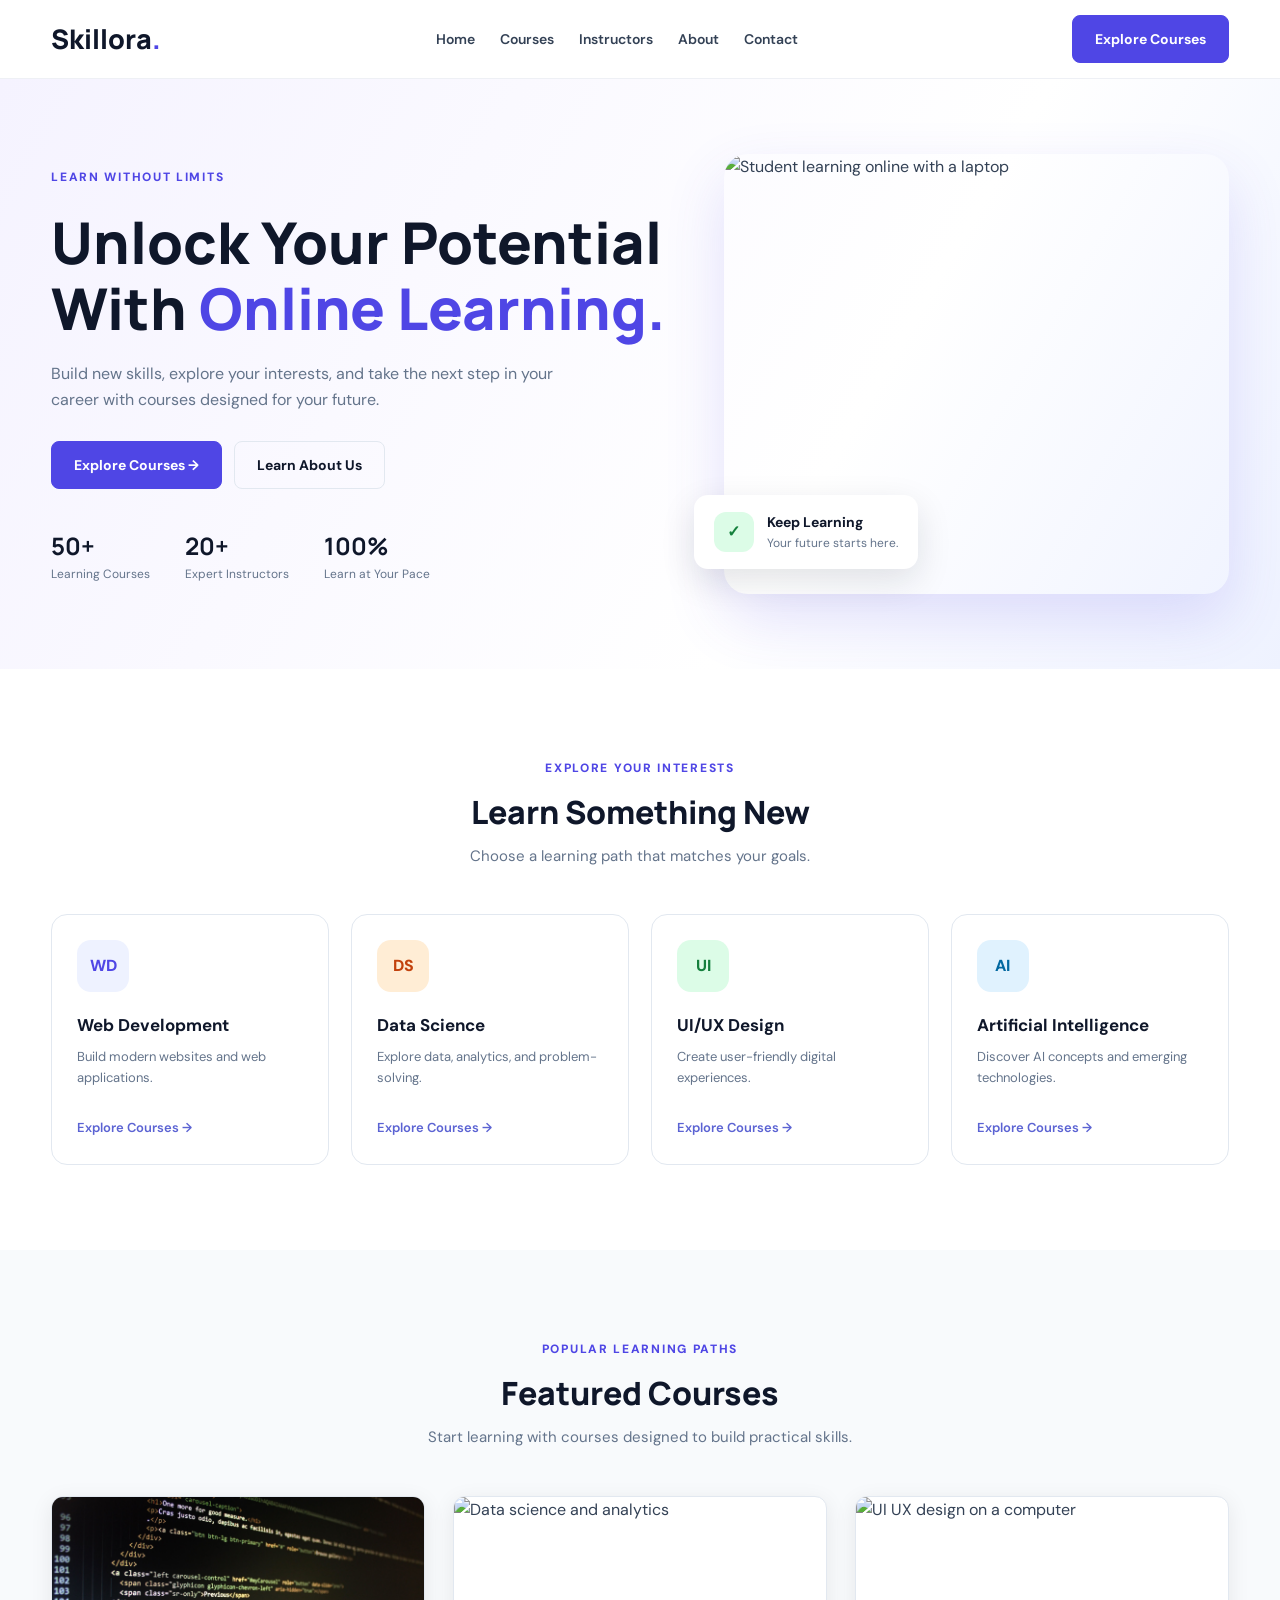
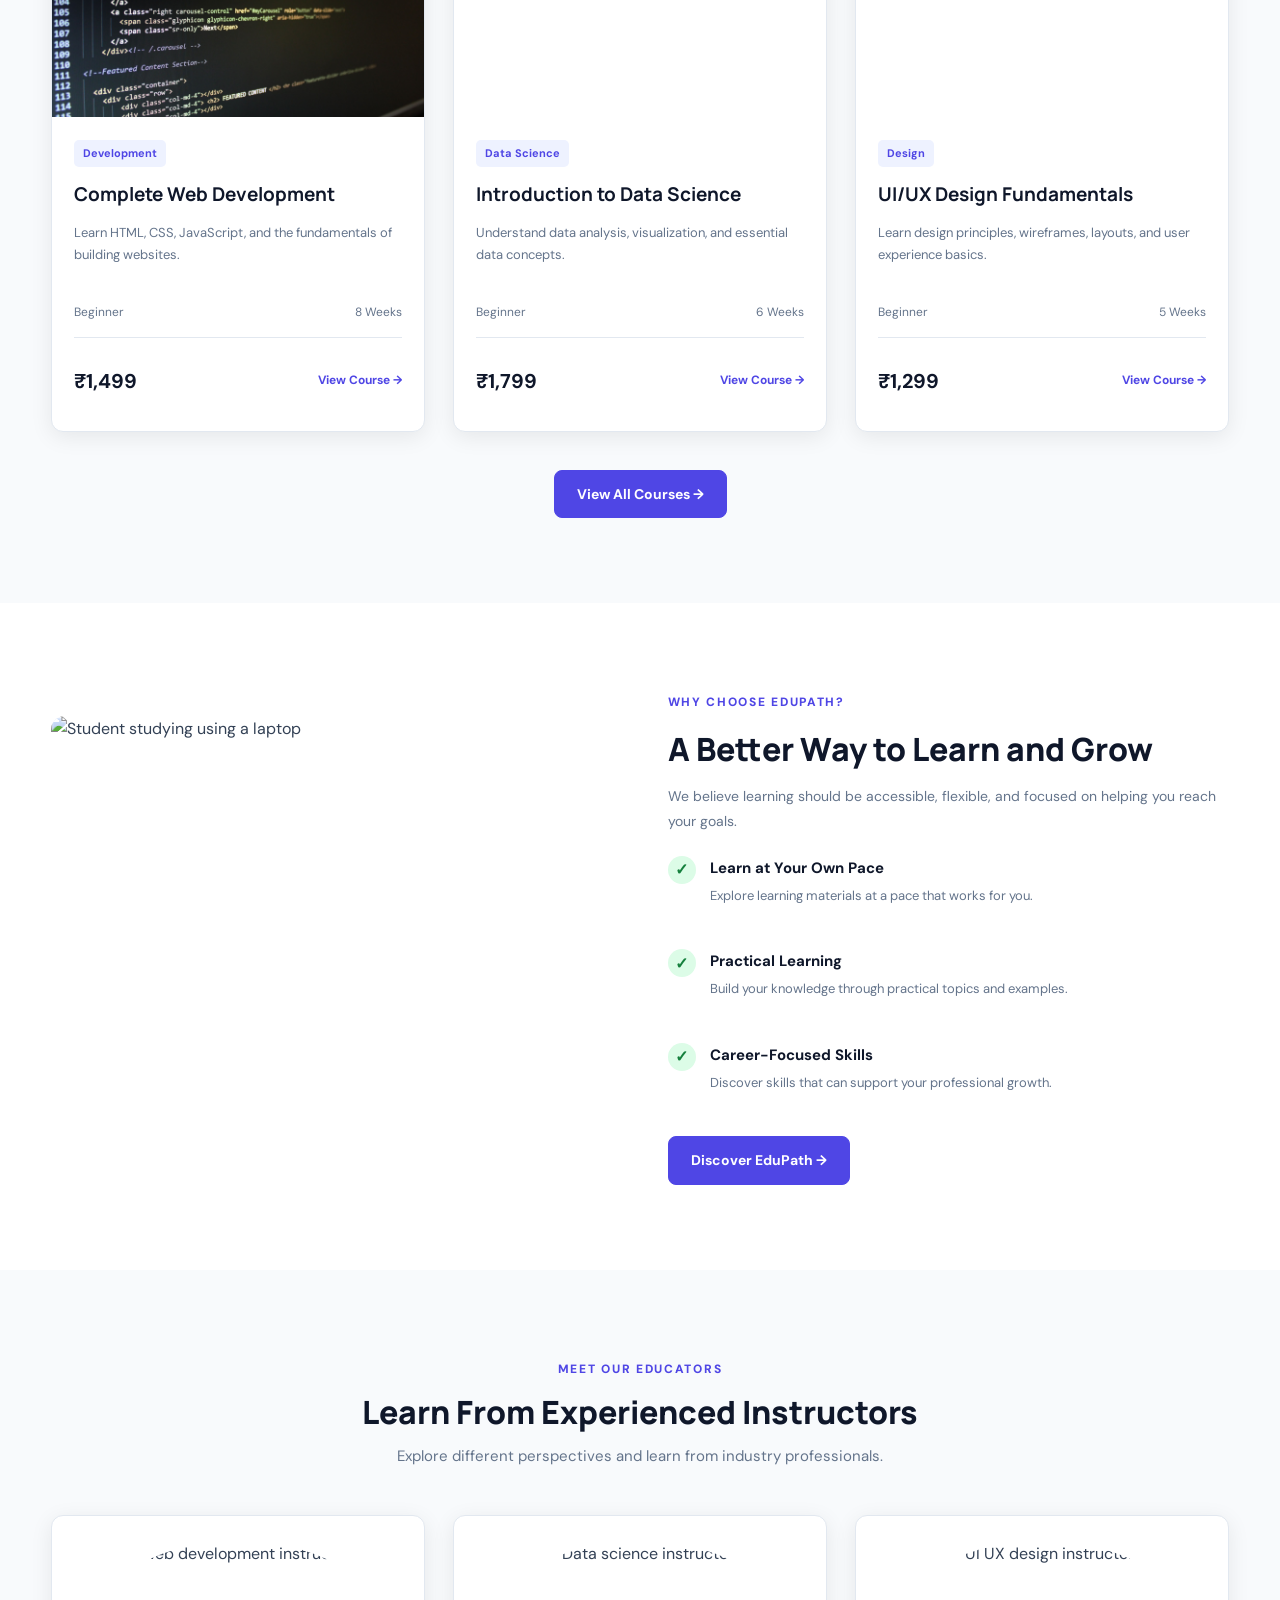
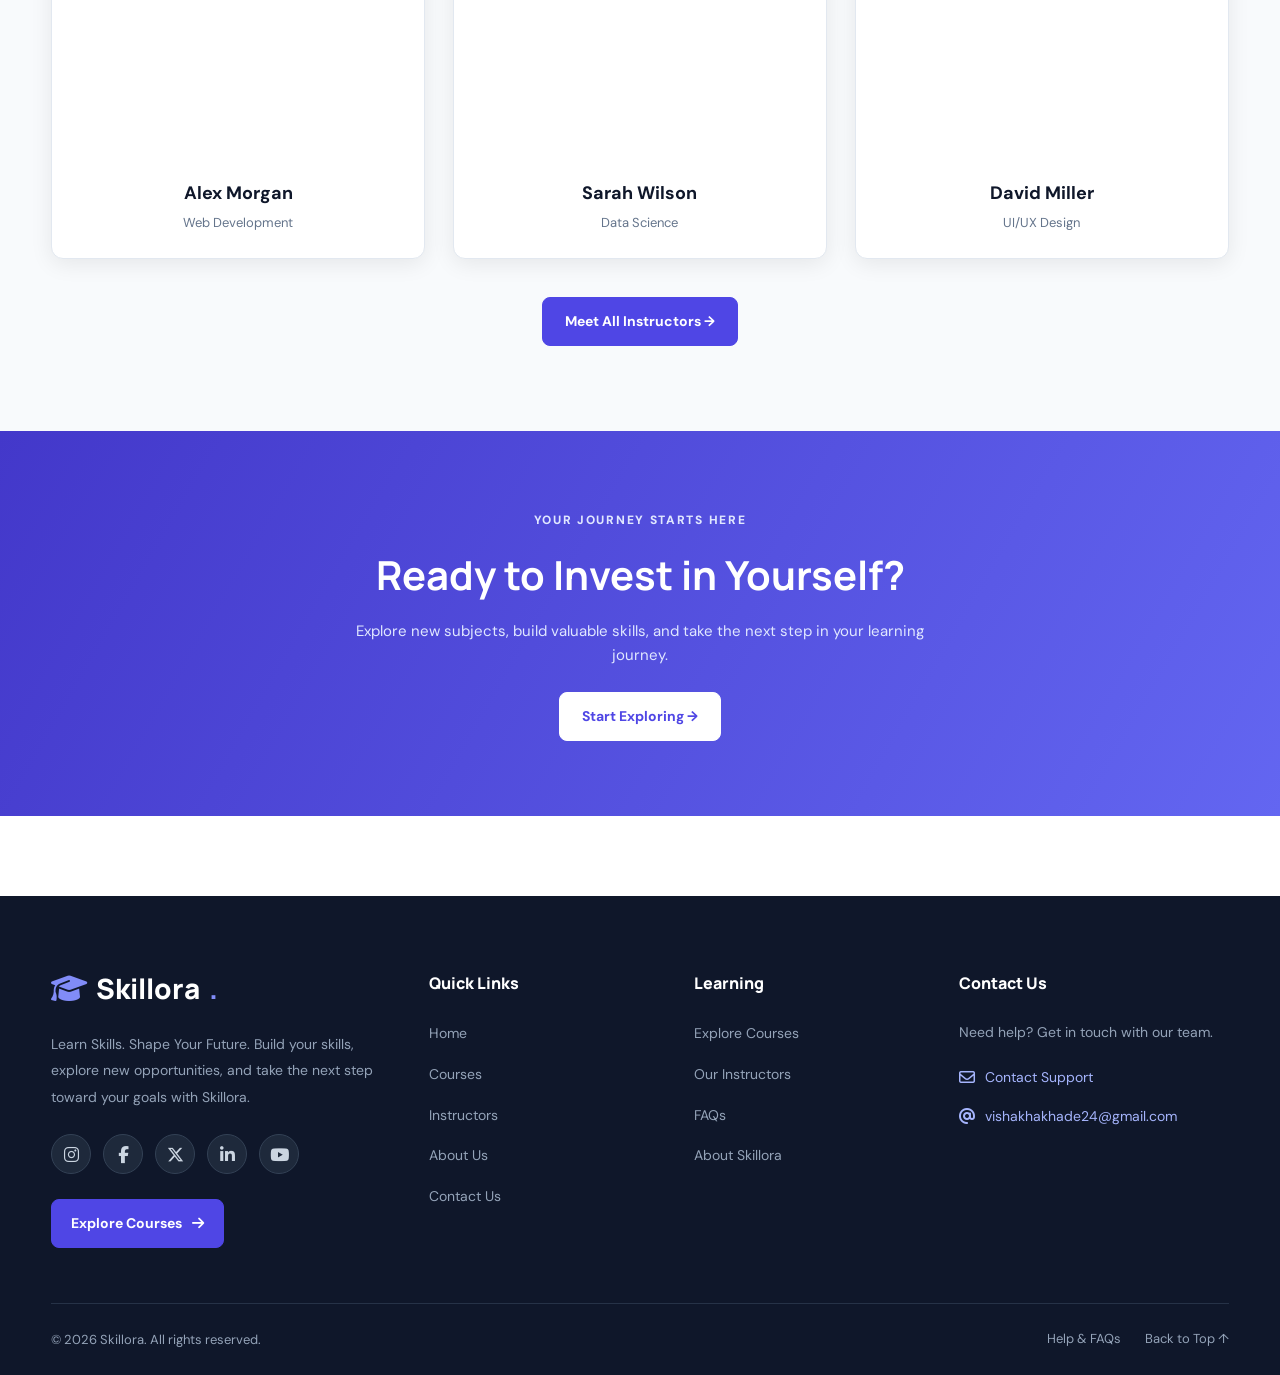
==== commit 7258785c: "add assets folder" ====
--- a/index.html
+++ b/index.html
@@ -49,7 +49,7 @@
             </ul>
         </nav>
 
-        <a href="courses.html" class="btn-primary">
+        <a href="./pages/courses.html" class="btn-primary">
             Explore Courses
         </a>
 
@@ -74,8 +74,8 @@
                 </p>
 
                 <div class="hero-buttons">
-                    <a href="pages/courses.html" class="btn">Explore Courses →</a>
-                    <a href="pages/about.html" class="btn btn-outline">Learn About Us</a>
+                    <a href="./pages/courses.html" class="btn">Explore Courses →</a>
+                    <a href="./pages/about.html" class="btn btn-outline">Learn About Us</a>
                 </div>
 
                 <div class="hero-stats">
@@ -98,7 +98,7 @@
 
             <div class="hero-image">
                 <img
-                    src="assets/images/hero.jpg"
+                    src="assests/laptoplearning.jpg"
                     alt="Student learning online with a laptop"
                 >
 
@@ -126,28 +126,28 @@
 
             <div class="category-grid">
 
-                <a href="pages/courses.html" class="category-card">
+                <a href="./pages/courses.html" class="category-card">
                     <div class="category-icon purple">WD</div>
                     <h3>Web Development</h3>
                     <p>Build modern websites and web applications.</p>
                     <span class="text-link">Explore Courses →</span>
                 </a>
 
-                <a href="pages/courses.html" class="category-card">
+                <a href="./pages/courses.html" class="category-card">
                     <div class="category-icon orange">DS</div>
                     <h3>Data Science</h3>
                     <p>Explore data, analytics, and problem-solving.</p>
                     <span class="text-link">Explore Courses →</span>
                 </a>
 
-                <a href="pages/courses.html" class="category-card">
+                <a href="./pages/courses.html" class="category-card">
                     <div class="category-icon green">UI</div>
                     <h3>UI/UX Design</h3>
                     <p>Create user-friendly digital experiences.</p>
                     <span class="text-link">Explore Courses →</span>
                 </a>
 
-                <a href="pages/courses.html" class="category-card">
+                <a href="./pages/courses.html" class="category-card">
                     <div class="category-icon blue">AI</div>
                     <h3>Artificial Intelligence</h3>
                     <p>Discover AI concepts and emerging technologies.</p>
@@ -173,7 +173,7 @@
 
                 <article class="course-card">
                     <img
-                        src="assets/images/web-development.jpg"
+                        src="assets/webdev.jpg"
                         alt="Web development workspace"
                     >
 
@@ -194,7 +194,7 @@
 
                         <div class="course-bottom">
                             <h3>₹1,499</h3>
-                            <a href="pages/courses.html">View Course →</a>
+                            <a href="./pages/courses.html">View Course →</a>
                         </div>
                     </div>
                 </article>
@@ -222,7 +222,7 @@
 
                         <div class="course-bottom">
                             <h3>₹1,799</h3>
-                            <a href="pages/courses.html">View Course →</a>
+                            <a href="./pages/courses.html">View Course →</a>
                         </div>
                     </div>
                 </article>
@@ -250,7 +250,7 @@
 
                         <div class="course-bottom">
                             <h3>₹1,299</h3>
-                            <a href="pages/courses.html">View Course →</a>
+                            <a href="./pages/courses.html">View Course →</a>
                         </div>
                     </div>
                 </article>
@@ -258,7 +258,7 @@
             </div>
 
             <div class="center-button">
-                <a href="pages/courses.html" class="btn">View All Courses →</a>
+                <a href="./pages/courses.html" class="btn">View All Courses →</a>
             </div>
 
         </div>
@@ -311,7 +311,7 @@
                         </div>
                     </div>
 
-                    <a href="pages/about.html" class="btn">Discover EduPath →</a>
+                    <a href="./pages/about.html" class="btn">Discover EduPath →</a>
                 </div>
 
             </div>
@@ -361,7 +361,7 @@
             </div>
 
             <div class="center-button">
-                <a href="pages/instructors.html" class="btn">Meet All Instructors →</a>
+                <a href="./pages/instructors.html" class="btn">Meet All Instructors →</a>
             </div>
 
         </div>
@@ -379,7 +379,7 @@
                 and take the next step in your learning journey.
             </p>
 
-            <a href="pages/courses.html" class="btn btn-light">
+            <a href="./pages/courses.html" class="btn btn-light">
                 Start Exploring →
             </a>
         </div>
@@ -393,7 +393,7 @@
         <!-- Brand and Social Media -->
         <div class="footer-brand">
 
-            <a href="index.html" class="footer-logo">
+            <a href="./index.html" class="footer-logo">
                 <i class="fa-solid fa-graduation-cap"></i>
                 Skillora<span>.</span>
             </a>
@@ -443,7 +443,7 @@
 
             </div>
 
-            <a href="pages/courses.html" class="footer-cta">
+            <a href="./pages/courses.html" class="footer-cta">
                 Explore Courses <i class="fa-solid fa-arrow-right"></i>
             </a>
 
@@ -456,11 +456,11 @@
             <h3>Quick Links</h3>
 
             <ul>
-                <li><a href="index.html">Home</a></li>
-                <li><a href="pages/courses.html">Courses</a></li>
-                <li><a href="pages/instructors.html">Instructors</a></li>
-                <li><a href="pages/about.html">About Us</a></li>
-                <li><a href="pages/contact.html">Contact Us</a></li>
+                <li><a href="./index.html">Home</a></li>
+                <li><a href="./pages/courses.html">Courses</a></li>
+                <li><a href="./pages/instructors.html">Instructors</a></li>
+                <li><a href="./pages/about.html">About Us</a></li>
+                <li><a href="./pages/contact.html">Contact Us</a></li>
             </ul>
 
         </div>
@@ -472,10 +472,10 @@
             <h3>Learning</h3>
 
             <ul>
-                <li><a href="pages/courses.html">Explore Courses</a></li>
-                <li><a href="pages/instructors.html">Our Instructors</a></li>
-                <li><a href="pages/faq.html">FAQs</a></li>
-                <li><a href="pages/about.html">About Skillora</a></li>
+                <li><a href="./pages/courses.html">Explore Courses</a></li>
+                <li><a href="./pages/instructors.html">Our Instructors</a></li>
+                <li><a href="./pages/faq.html">FAQs</a></li>
+                <li><a href="./pages/about.html">About Skillora</a></li>
             </ul>
 
         </div>
@@ -488,7 +488,7 @@
 
             <p>Need help? Get in touch with our team.</p>
 
-            <a href="pages/contact.html" class="footer-contact-link">
+            <a href="./pages/contact.html" class="footer-contact-link">
                 <i class="fa-regular fa-envelope"></i>
                 Contact Support
             </a>
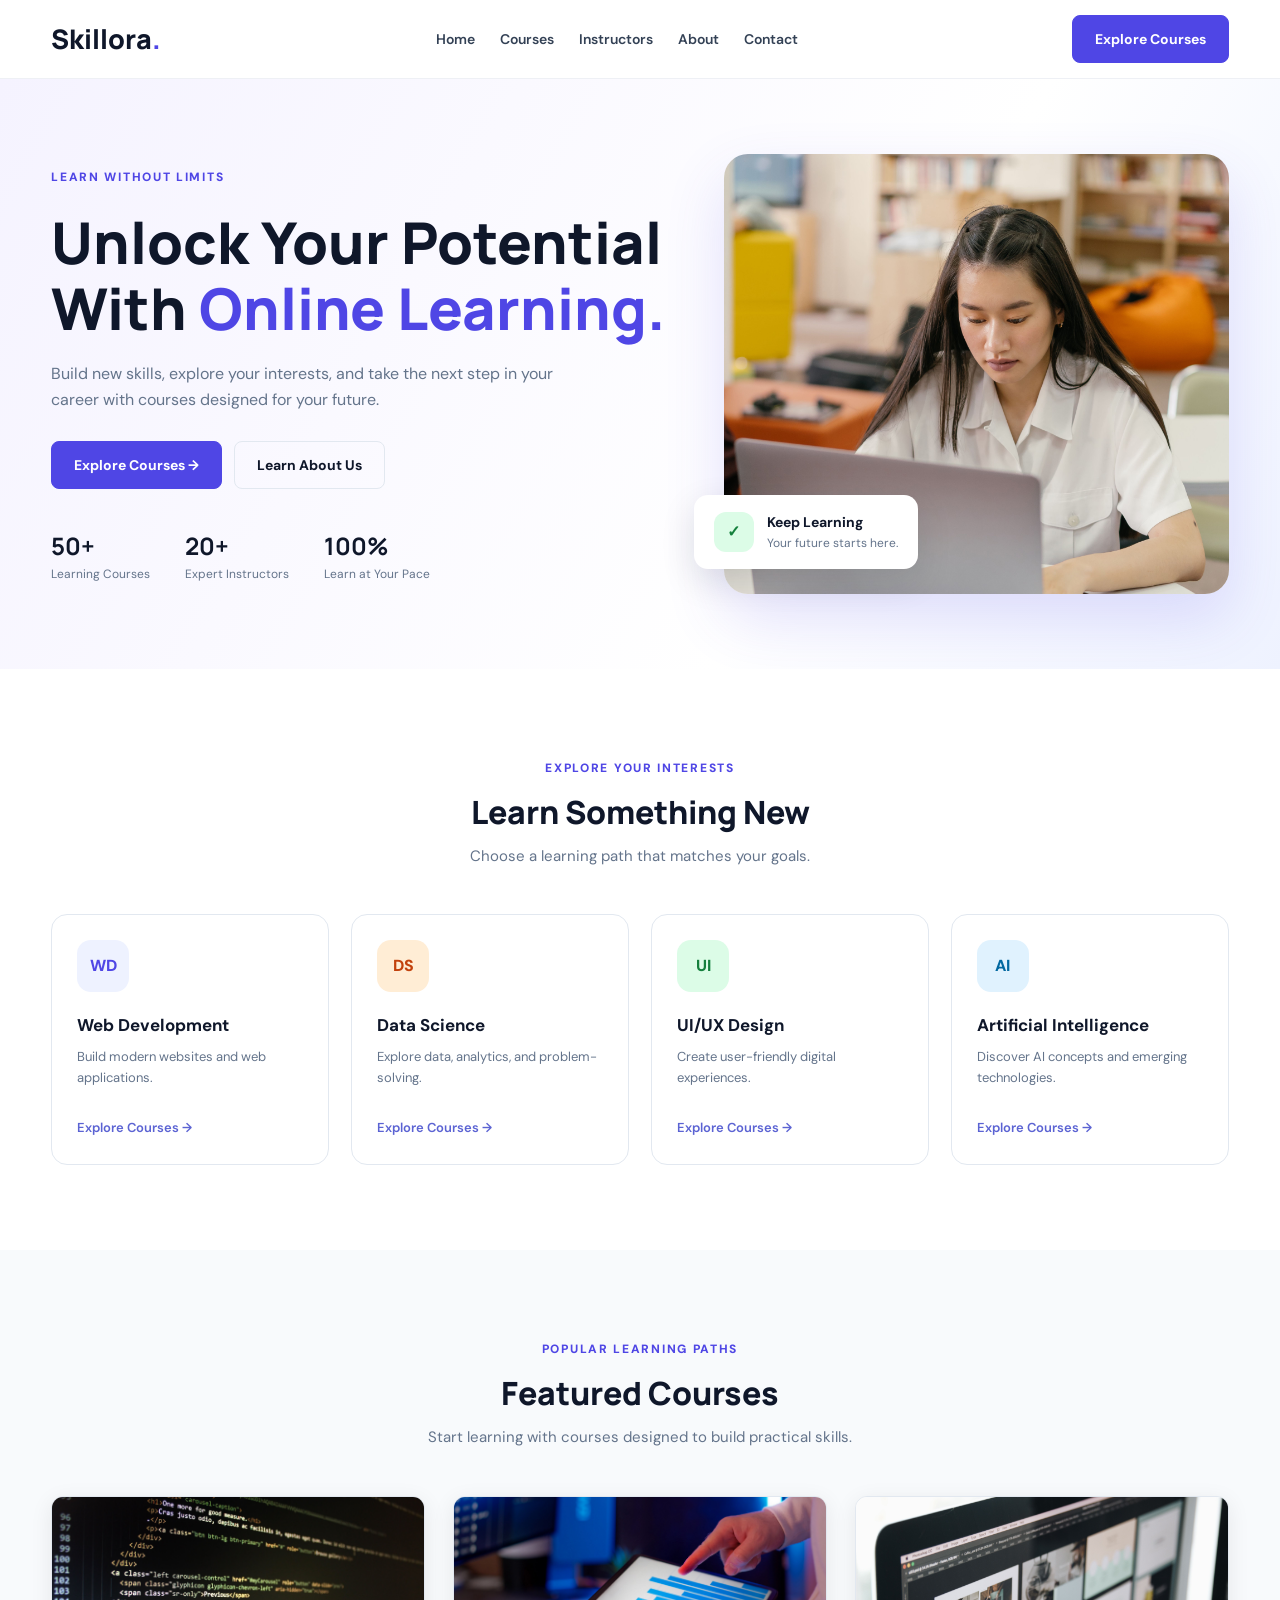
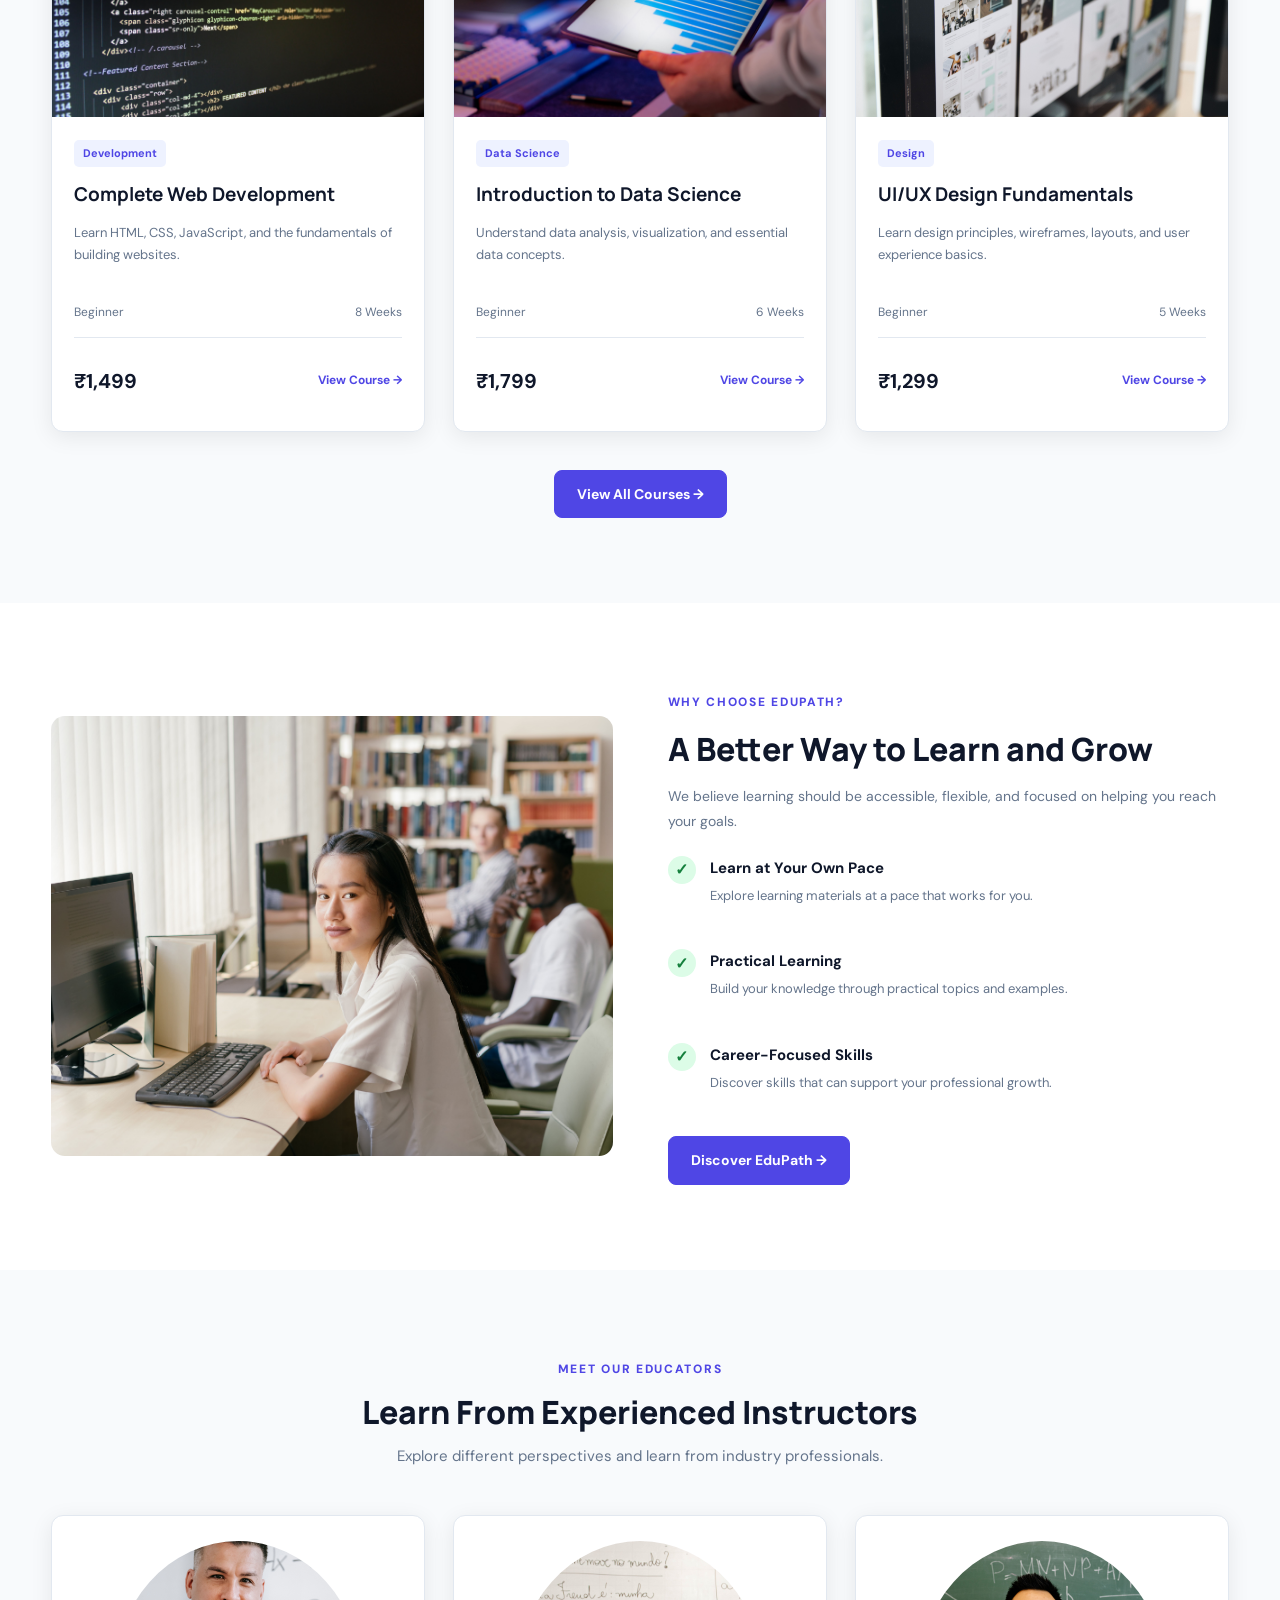
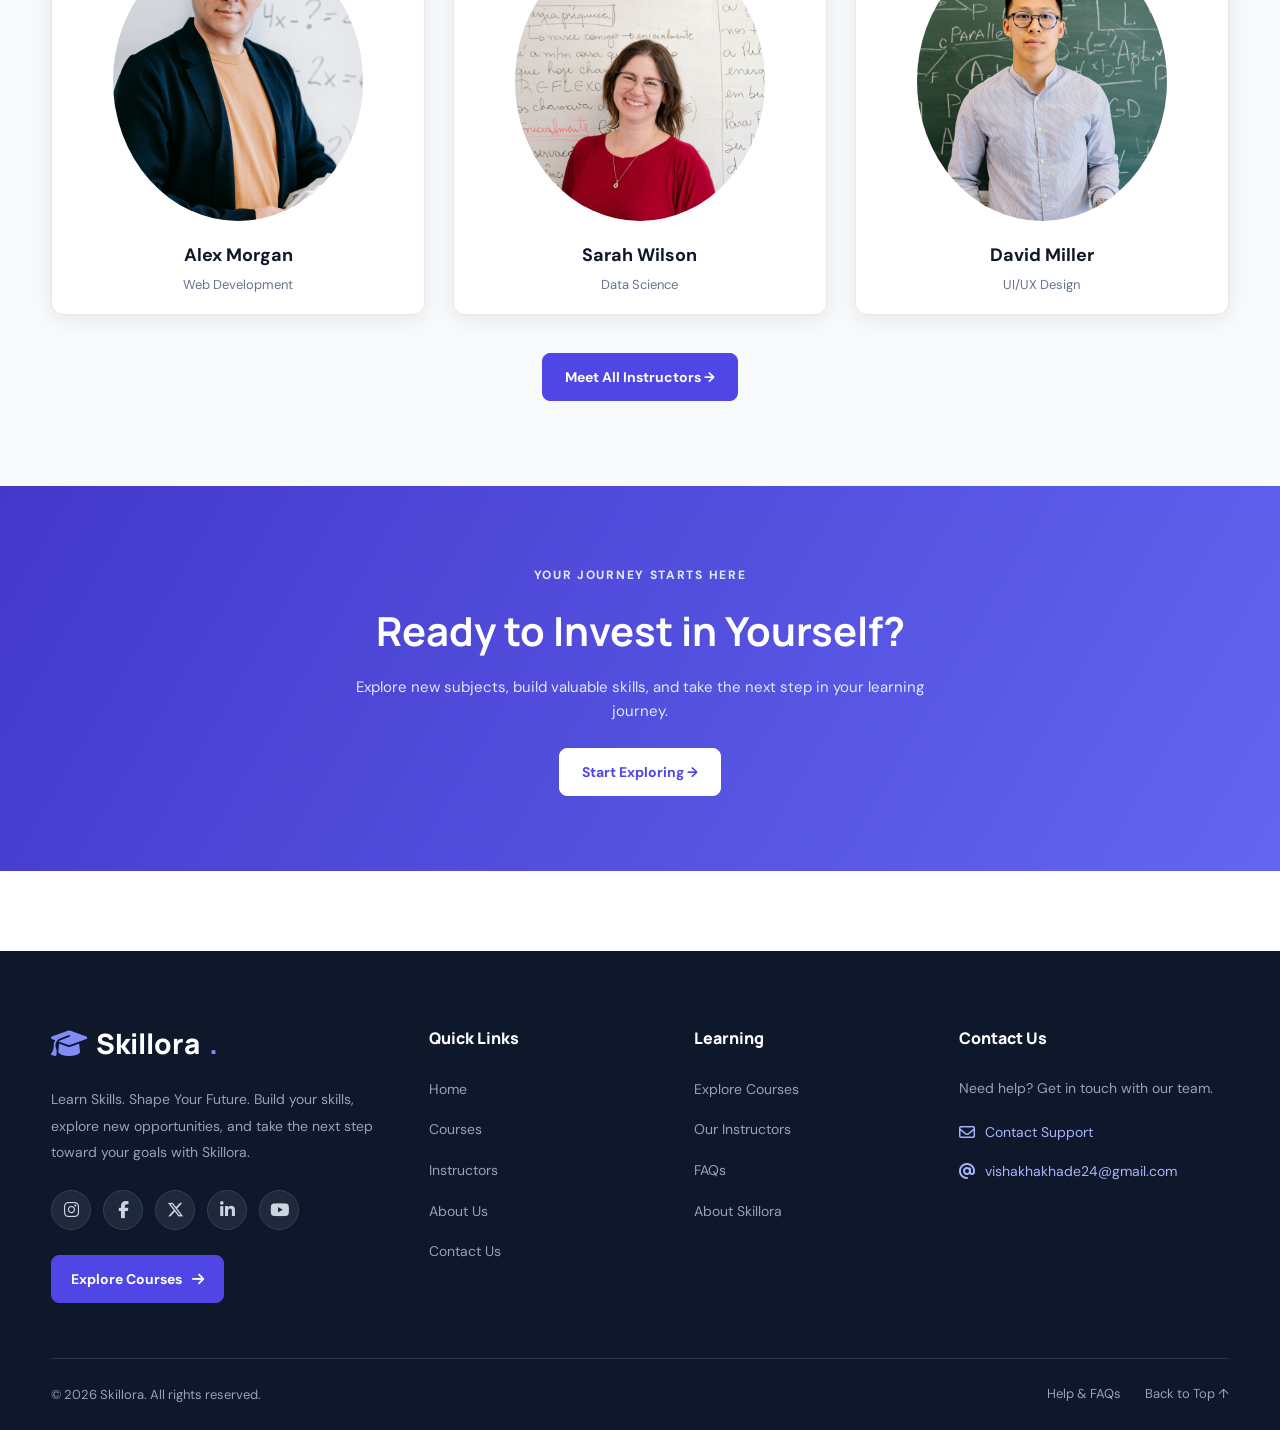
==== commit bcdd81eb: "add images" ====
--- a/index.html
+++ b/index.html
@@ -98,7 +98,7 @@
 
             <div class="hero-image">
                 <img
-                    src="assests/laptoplearning.jpg"
+                    src="assets/hero.jpg"
                     alt="Student learning online with a laptop"
                 >
 
@@ -201,7 +201,7 @@
 
                 <article class="course-card">
                     <img
-                        src="assets/images/data-science.jpg"
+                        src="assets/data-science.jpg"
                         alt="Data science and analytics"
                     >
 
@@ -229,7 +229,7 @@
 
                 <article class="course-card">
                     <img
-                        src="assets/images/ui-ux.jpg"
+                        src="assets/ui-ux.jpg"
                         alt="UI UX design on a computer"
                     >
 
@@ -272,7 +272,7 @@
 
                 <div class="about-image">
                     <img
-                        src="assets/images/learning.jpg"
+                        src="assets/student-learning.jpg"
                         alt="Student studying using a laptop"
                     >
                 </div>
@@ -333,7 +333,7 @@
 
                 <div class="instructor-card">
                     <img
-                        src="assets/images/instructor1.jpg"
+                        src="assets/instructor1.jpg"
                         alt="Web development instructor"
                     >
                     <h3>Alex Morgan</h3>
@@ -342,7 +342,7 @@
 
                 <div class="instructor-card">
                     <img
-                        src="assets/images/instructor2.jpg"
+                        src="assets/instructor2.jpg"
                         alt="Data science instructor"
                     >
                     <h3>Sarah Wilson</h3>
@@ -351,9 +351,10 @@
 
                 <div class="instructor-card">
                     <img
-                        src="assets/images/instructor3.jpg"
+                        src="assets/instructor3.jpg"
                         alt="UI UX design instructor"
-                    >
+                     style=" margin: 0 auto 20px;
+                     ">
                     <h3>David Miller</h3>
                     <p>UI/UX Design</p>
                 </div>
--- a/style.css
+++ b/style.css
@@ -589,6 +589,7 @@
 }
 
 .instructor-card {
+    height: 400px;
     text-align: center;
     background: #ffffff;
     padding: 25px;
@@ -602,13 +603,6 @@
     box-shadow: 0 12px 30px rgba(15, 23, 42, 0.08);
 }
 
-.instructor-card img {
-    width: 120px;
-    height: 120px;
-    object-fit: cover;
-    border-radius: 50%;
-    margin: 0 auto 18px;
-}
 
 .instructor-card h3 {
     color: var(--dark);
@@ -1528,4 +1522,14 @@
     .faq-item {
         padding: 18px;
     }
+}
+/* Fix Instructor Images - Perfect Circle */
+.instructor-card img {
+    width: 250px !important;
+    height: 280px !important;
+    aspect-ratio: 1 / 1;
+    object-fit: cover;
+    border-radius: 50% !important;
+    display: block;
+    margin: 0 auto 20px;
 }
